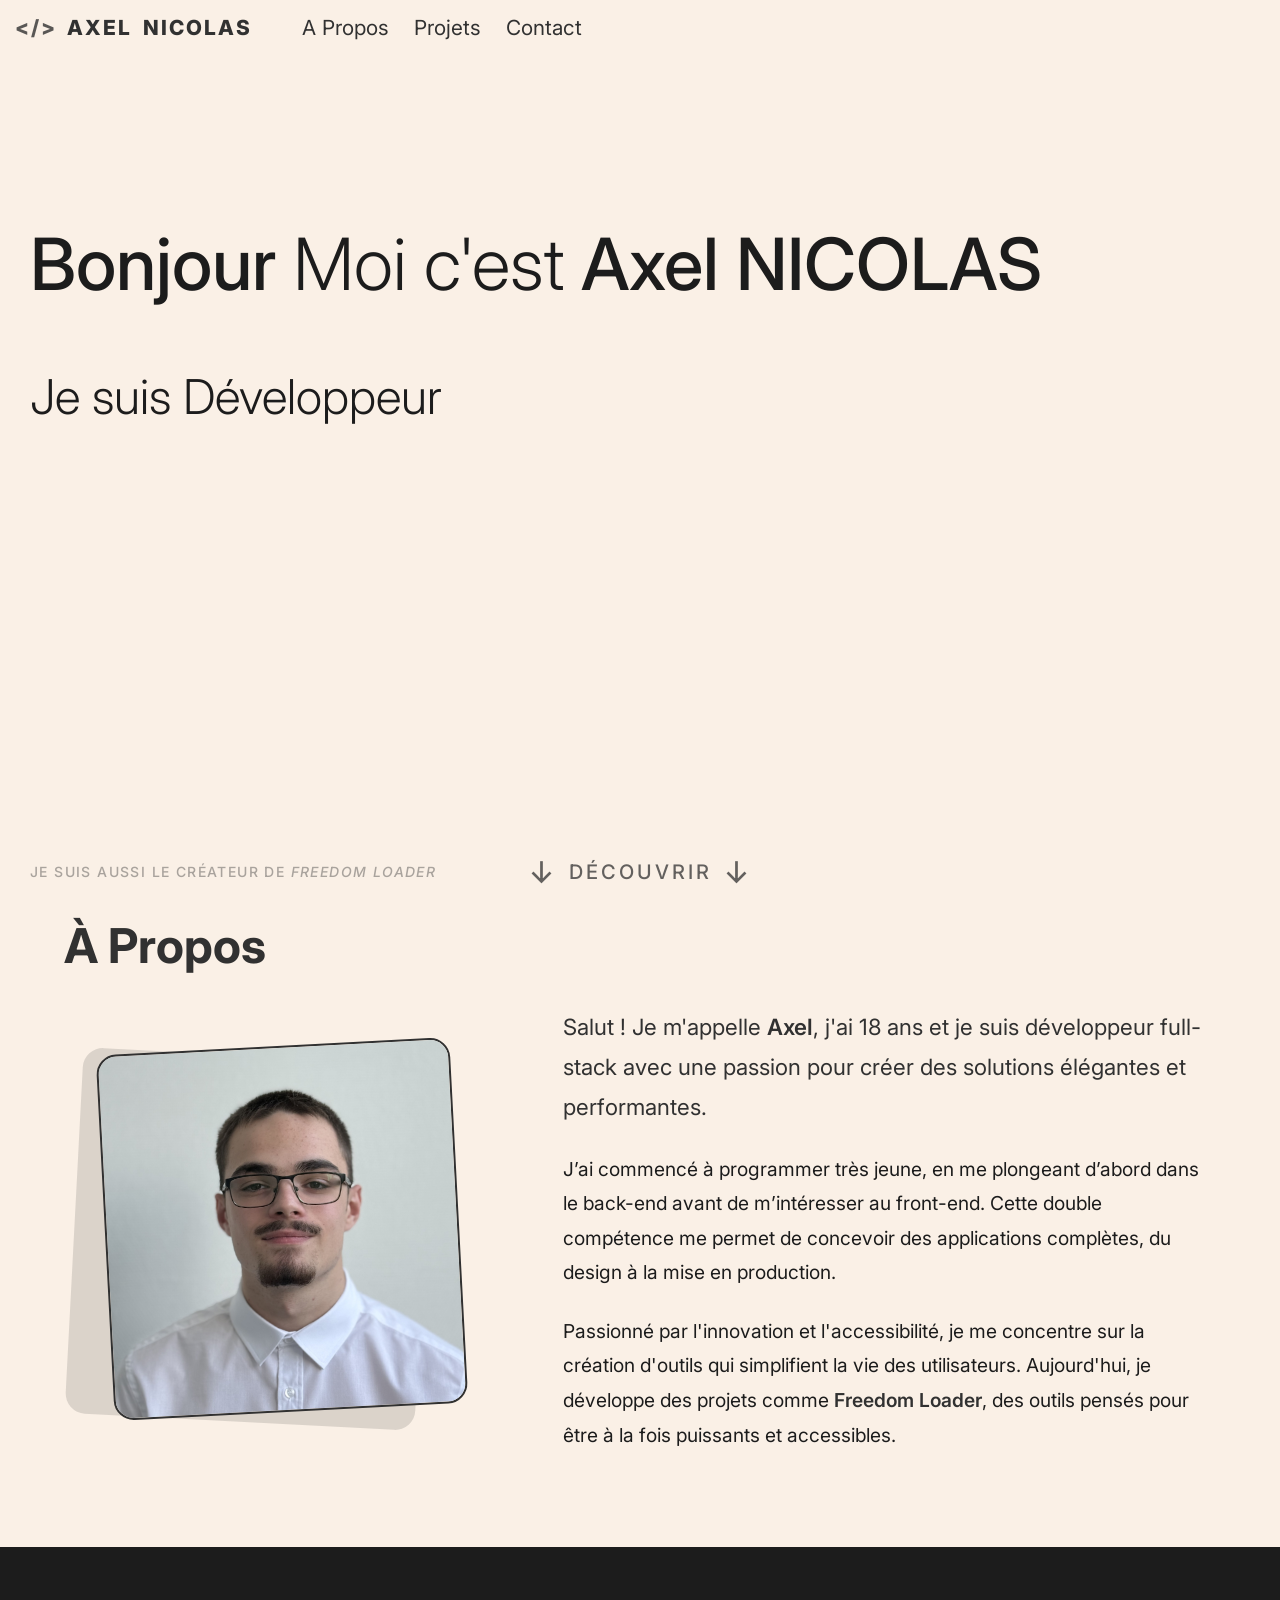
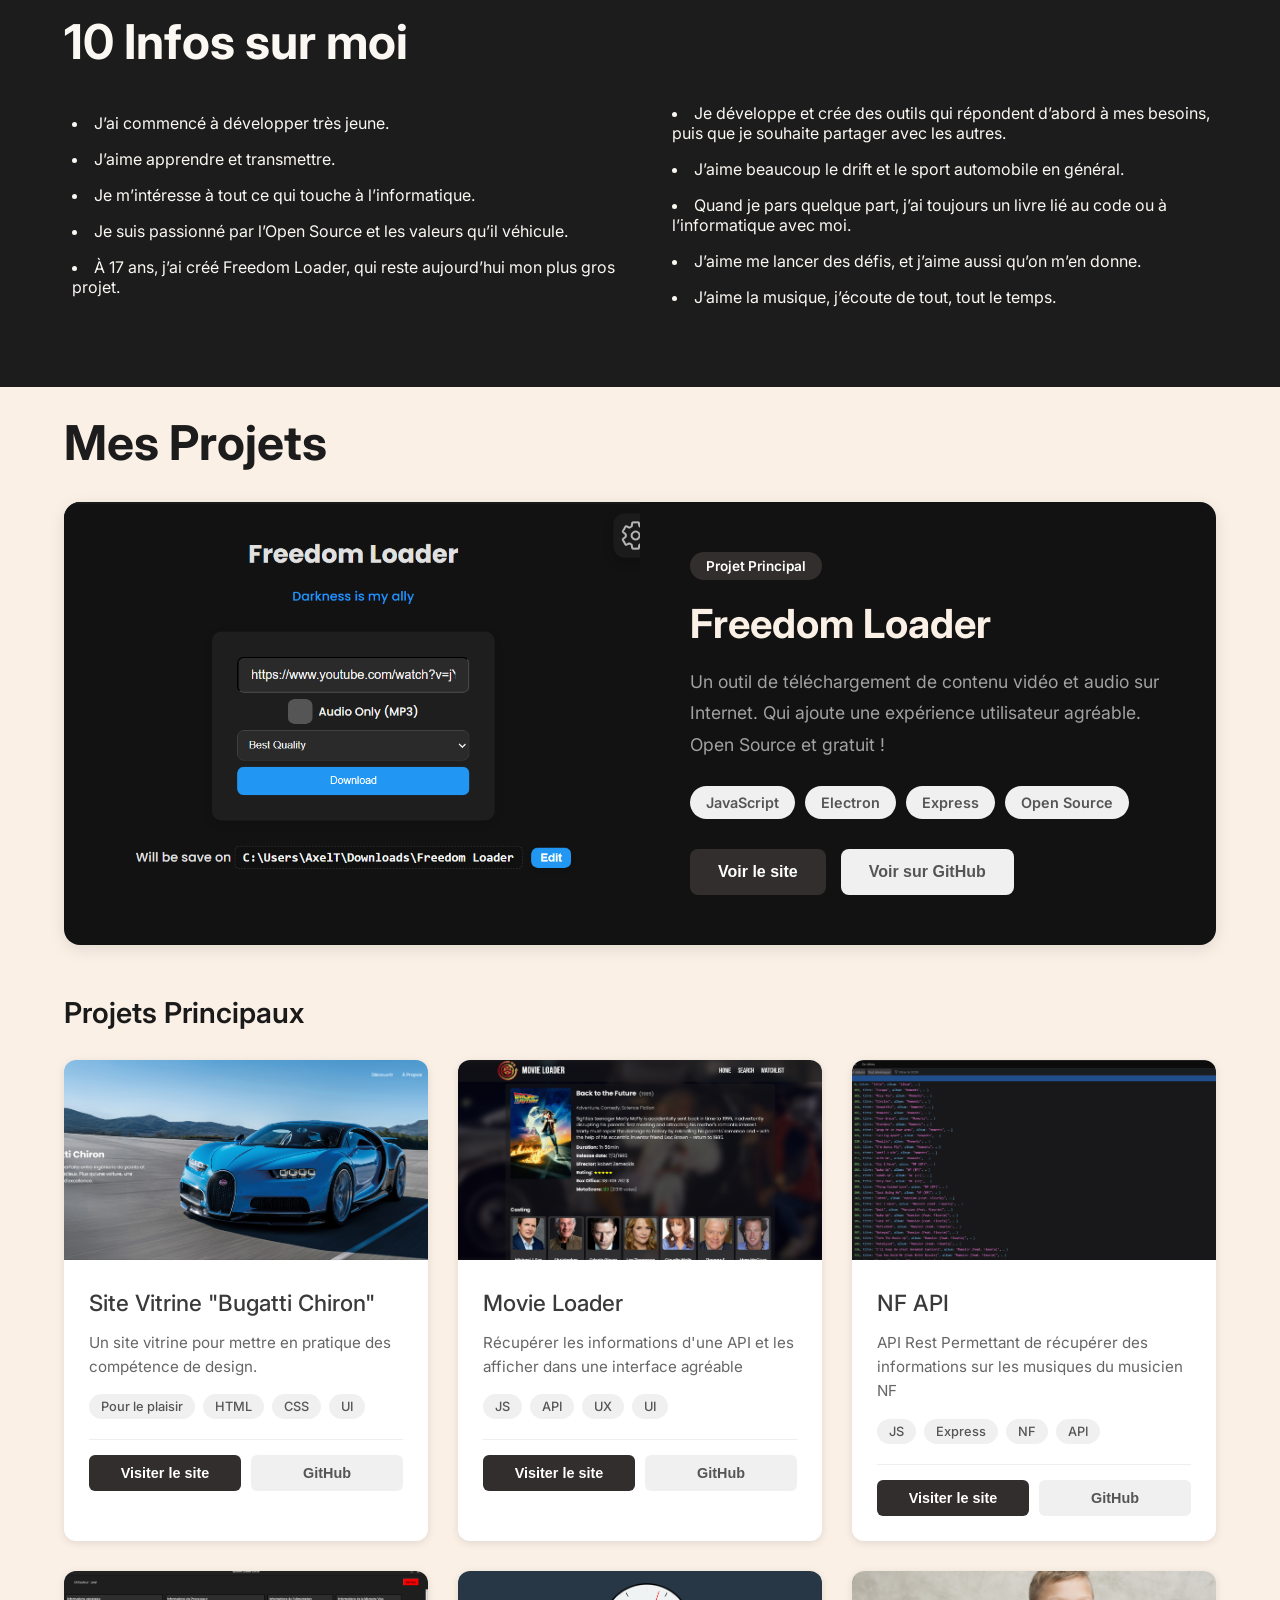
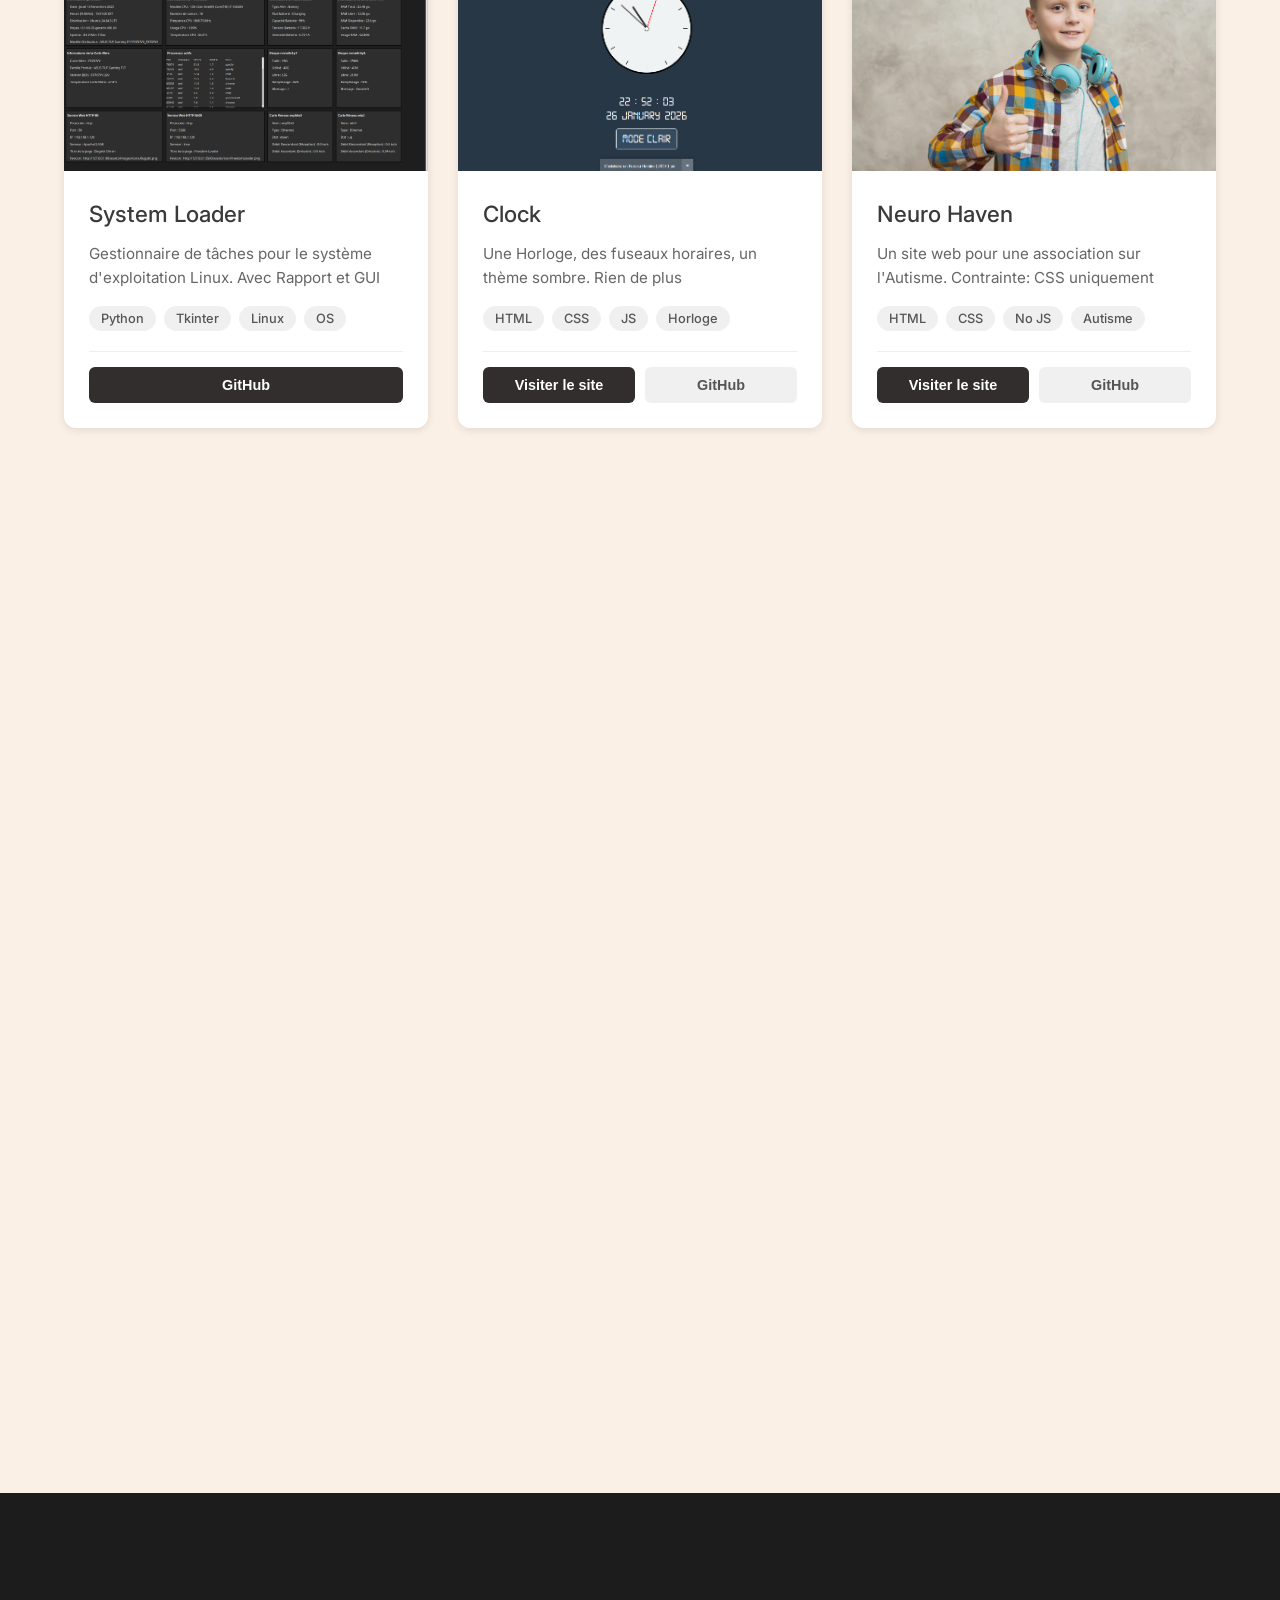
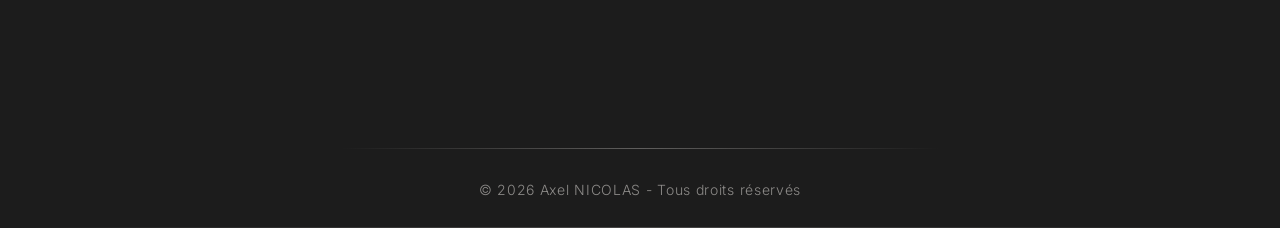
==== index.html @ bed57406 "Add: Google site verification meta tag for SEO" ====
<!DOCTYPE html>
<html lang="fr">
<head>
    <meta charset="UTF-8">
    <meta name="viewport" content="width=device-width, initial-scale=1.0">

    <title>Axel Nicolas - Portfolio</title>

    <!-- SEO -->
    <meta name="description" content="Axel Nicolas, développeur full-stack et open source. Création d’outils utiles, accessibles et performants. Portfolio et projets personnels.">
    <meta name="robots" content="index, follow">
    <link rel="canonical" href="https://masteracnolo.github.io/Portfolio">

    <meta name="google-site-verification" content="sEc7wQt3Hvy9BXjy-jv-gb0kS_5njzs1lA37t3uxTX0" />

    <!-- Open Graph -->
    <meta property="og:type" content="website">
    <meta property="og:title" content="Axel Nicolas — Développeur Open Source">
    <meta property="og:description" content="Portfolio d’Axel Nicolas, développeur full-stack passionné par l’open source.">
    <meta property="og:url" content="https://masteracnolo.github.io/Portfolio/">
    <meta property="og:image" content="https://masteracnolo.github.io/Portfolio/assets/icon/icon.png">

    <!-- Twitter -->
    <meta name="twitter:card" content="summary_large_image">
    <meta name="twitter:title" content="Axel Nicolas — Développeur Open Source">
    <meta name="twitter:description" content="Portfolio d’Axel Nicolas, développeur full-stack passionné par l’open source.">
    <meta name="twitter:image" content="https://masteracnolo.github.io/Portfolio/assets/icon/icon.png">

    <!-- Styles -->
    <link rel="stylesheet" href="styles/styles.css">

    <!-- CDN -->
    <link rel="stylesheet" href="https://use.fontawesome.com/releases/v5.15.4/css/all.css">
    <link rel="stylesheet" href="https://unpkg.com/aos@2.3.4/dist/aos.css">

    <!-- Favicon -->
    <link rel="icon" href="assets/icon/icon.png">
</head>
<body>

    <div class="loader" id="loader">
        <div class="spinner"></div>
        <p class="loader-text">Loading...</p>
    </div>

    <div id="progress-bar"></div>

    <header data-aos="fade-right">

        <a href="index.html" class="title">
            <span class="first">Axel</span>
            <span class="last">NICOLAS</span>
        </a>


        <nav>
            <a href="#about" class="link">A Propos</a>
            <a href="#projects" class="link">Projets</a>
            <a href="#contact" class="link">Contact</a>
        </nav>

        <!-- <a href="#" class="language-button">
            <img src="assets/flags/en.webp" alt="English Flag">
        </a> -->
    </header>

    <main>
        <section class="hero">
            <h1 data-aos="fade-up">
                <span id="greeting"></span> Moi c'est <span> Axel NICOLAS </span>
            </h1>

            <p data-aos="fade-up">
                Je suis Développeur <span id="typed"></span>
            </p>

            <span class="quote">Je suis aussi le créateur de <a href="#projects" class="link"><i>Freedom Loader</i></a> </span>
            <div class="scroll-indicator" id="scrollBtn">
                <span class="arrow">↓</span>
                <span>découvrir</span>
                <span class="arrow">↓</span>
            </div>

        </section>

        <section class="about" id="about">

            <h2 class="about-title" data-aos="fade-up">À Propos</h2>
            
            <div class="about-container">
                
                <div class="about-content">
                    <div class="about-image-wrapper" data-aos="fade-right">
                        <img src="assets/images/profilePicture.png" alt="Axel NICOLAS" class="about-image">
                        <div class="image-decoration"></div>
                    </div>
                    
                    <div class="about-text" data-aos="fade-left">
                        <p class="intro">
                            Salut ! Je m'appelle <strong>Axel</strong>, j'ai 18 ans et je suis développeur full-stack avec une passion pour créer des solutions élégantes et performantes.
                        </p>
                        
                        <p>
                            J’ai commencé à programmer très jeune, en me plongeant d’abord dans le back-end avant de m’intéresser au front-end. Cette double compétence me permet de concevoir des applications complètes, du design à la mise en production.
                        </p>
                        
                        <p>
                            Passionné par l'innovation et l'accessibilité, je me concentre sur la création d'outils qui simplifient la vie des utilisateurs. Aujourd'hui, je développe des projets comme <a href="#featuredContainer" class="link"><strong>Freedom Loader</strong></a>, des outils pensés pour être à la fois puissants et accessibles.
                        </p>
                        
                    </div>
                </div>
            </div>
        </section>

        <section class="facts">
            <h2  data-aos="fade-up" >10 Infos sur moi</h2>
            <div class="facts-columns"  data-aos="fade-up">
                <div class="column">
                    <ul>
                        <li>J’ai commencé à développer très jeune.</li>
                        <li>J’aime apprendre et transmettre.</li>
                        <li>Je m’intéresse à tout ce qui touche à l’informatique.</li>
                        <li>Je suis passionné par l’Open Source et les valeurs qu’il véhicule.</li>
                        <li>À 17 ans, j’ai créé Freedom Loader, qui reste aujourd’hui mon plus gros projet.</li>
                    </ul>
                </div>
                <div class="column">
                    <ul>
                        <li>Je développe et crée des outils qui répondent d’abord à mes besoins, puis que je souhaite partager avec les autres.</li>
                        <li>J’aime beaucoup le drift et le sport automobile en général.</li>
                        <li>Quand je pars quelque part, j’ai toujours un livre lié au code ou à l’informatique avec moi.</li>
                        <li>J’aime me lancer des défis, et j’aime aussi qu’on m’en donne.</li>
                        <li>J’aime la musique, j’écoute de tout, tout le temps.</li>
                    </ul>
                </div>
            </div>

        </section>

        <section class="projects" id="projects">
            <h2 data-aos="fade-up">Mes Projets</h2>
            <!-- <h3> Une liste de mes plus gros projets en matière de développement </h3> -->

            <!-- Featured Project -->
            <div id="featuredContainer" data-aos="fade-up"></div>
            
            <!-- Medium Projects -->
            <h2 class="section-title" data-aos="fade-up">Projets Principaux</h2>
            <div class="medium-grid" id="mediumContainer" data-aos="fade-up"></div>
            
            <!-- Small Projects -->
            <h2 class="section-title" data-aos="fade-up" >Autres Projets</h2>
            <div class="small-grid" id="smallContainer" data-aos="fade-up"></div>

        </section>

       <section class="skills">
            <div class="skills-container">
                <h2 class="skills-title" data-aos="fade-up">Compétences</h2>
                
                <div class="skills-grid">
                    <!-- Langages -->
                    <div class="skill-section" data-aos="fade-up">
                        <h3 class="skill-heading">Langages</h3>
                        <div class="skill-line">
                            <div class="skill-item">
                                <img src="assets/icon/languages/html.svg" alt="HTML5">
                                <span>HTML5</span>
                            </div>
                            <div class="skill-item">
                                <img src="assets/icon/languages/css.svg" alt="CSS3">
                                <span>CSS3</span>
                            </div>
                            <div class="skill-item">
                                <img src="assets/icon/languages/JS.png" alt="JavaScript" style="border-radius: 12px;">
                                <span>JavaScript</span>
                            </div>
                            <div class="skill-item">
                                <img src="assets/icon/languages/python.png" alt="Python">
                                <span>Python</span>
                            </div>
                            <div class="skill-item">
                                <img src="https://skillicons.dev/icons?i=mysql" alt="SQL">
                                <span>SQL</span>
                            </div>
                            <div class="skill-item">
                                <img src="https://skillicons.dev/icons?i=md" alt="Markdown">
                                <span>Markdown</span>
                            </div>
                        </div>
                    </div>

                    <!-- Frameworks & Librairies -->
                    <div class="skill-section" data-aos="fade-up" data-aos-delay="100">
                        <h3 class="skill-heading">Frameworks & Librairies</h3>
                        <div class="skill-line">
                            <div class="skill-item">
                                <img src="assets/icon/framework/react.png" alt="React">
                                <span>React</span>
                            </div>
                            <div class="skill-item">
                                <img src="https://skillicons.dev/icons?i=nodejs" alt="Node.js">
                                <span>Node.js</span>
                            </div>
                            <div class="skill-item">
                                <img src="assets/icon/framework/electron.png" alt="Electron">
                                <span>Electron</span>
                            </div>
                            <div class="skill-item">
                                <img src="assets/icon/framework/express.webp" alt="Express">
                                <span>Express</span>
                            </div>
                            <div class="skill-item">
                                <img src="assets/icon/framework/discordJS.png" alt="Discord.js">
                                <span>Discord.js</span>
                            </div>
                            <div class="skill-item">
                                <img src="assets/icon/framework/tkinter.png" alt="Tkinter" style="border-radius: 12px;">
                                <span>Tkinter</span>
                            </div>
                        </div>
                    </div>

                    <!-- Outils -->
                    <div class="skill-section" data-aos="fade-up" data-aos-delay="200">
                        <h3 class="skill-heading">Outils</h3>
                        <div class="skill-line">
                            <div class="skill-item">
                                <img src="assets/icon/tools/linux.webp" alt="Linux">
                                <span>Linux</span>
                            </div>
                            <div class="skill-item">
                                <img src="assets/icon/tools/git.png" alt="Git">
                                <span>Git</span>
                            </div>
                            <div class="skill-item">
                                <img src="assets/icon/tools/github.webp" alt="GitHub">
                                <span>GitHub</span>
                            </div>
                            <div class="skill-item">
                                <img src="assets/icon/tools/docker.png" alt="Docker">
                                <span>Docker</span>
                            </div>
                            <div class="skill-item">
                                <img src="https://skillicons.dev/icons?i=vscode" alt="VSCode">
                                <span>VSCode</span>
                            </div>
                            <div class="skill-item">
                                <img src="https://skillicons.dev/icons?i=figma" alt="Figma">
                                <span>Figma</span>
                            </div>
                            <div class="skill-item">
                                <img src="https://skillicons.dev/icons?i=postman" alt="Postman">
                                <span>Postman</span>
                            </div>
                        </div>
                    </div>

                    <!-- J'apprends & J'expérimente -->
                    <div class="skill-section learning" data-aos="fade-up" data-aos-delay="250">
                        <h3 class="skill-heading">J'apprends, J'expérimente, Ou j'ai déjà essayé: </h3>
                        <div class="skill-line">
                            <div class="skill-item">
                                <img src="assets/icon/learning/vue.png" alt="Vue.js">
                                <span>Vue.js</span>
                            </div>
                            <div class="skill-item">
                                <img src="assets/icon/learning/c++.png" alt="C++">
                                <span>C++</span>
                            </div>
                            <div class="skill-item">
                                <img src="assets/icon/learning/php.webp" alt="PHP">
                                <span>PHP</span>
                            </div>
                            <div class="skill-item">
                                <img src="assets/icon/learning/cmake.webp" alt="CMake">
                                <span>CMake</span>
                            </div>
                            <div class="skill-item">
                                <img src="https://hackr.io/tutorials/learn-assembly-language/logo/logo-assembly-language?ver=1762791712" alt="Assembly">
                                <span>Assembly</span>
                            </div>
                            <div class="skill-item">
                                <img src="https://cdn.jsdelivr.net/gh/devicons/devicon/icons/androidstudio/androidstudio-original.svg" alt="Android Studio">
                                <span>Android</span>
                            </div>
                        </div>
                    </div>
                </div>
            </div>
        </section>
        
       <section class="contact" id="contact">
            <div class="contact-container">
                <h2 class="contact-title" data-aos="fade-right">Me Contacter</h2>
                
                <div class="contact-content">
                    <!-- Partie gauche : Infos -->
                    <div class="contact-info" data-aos="fade-right">
                        <h3 class="contact-subtitle">Libre à vous de me contacter pour une quelconque proposition.</h3>
                        
                        <div class="social-icons">
                            <a href="https://www.linkedin.com/in/axelnicolas25/" target="_blank" aria-label="LinkedIn">
                                <i class="fab fa-linkedin"></i>
                            </a>
                            <a href="https://github.com/MasterAcnolo" target="_blank" aria-label="GitHub">
                                <i class="fab fa-github"></i>
                            </a>
                            <a href="mailto:axel.ncls@hotmail.com" aria-label="Email">
                                <i class="fas fa-envelope"></i>
                            </a>
                        </div>

                        <div class="cv-section">
                            <p>Vous souhaitez consulter mon CV ?</p>
                            <a href="assets/Axel NICOLAS - CV.pdf" class="cv-button" download>
                                <i class="fas fa-download"></i>
                                Télécharger le CV
                            </a>
                        </div>

                        <div class="bonus">
                                <h3> Graphique des contributions sur <a href="https://github.com/MasterAcnolo" class="link" style="color: var(--default-background-color);">GitHub</a></h3>
                                <img src="https://ghchart.rshah.org/MasterAcnolo" alt="MasterAcnolo's Github chart" id="contribution" /> <!-- GITHUB Graph-->
                        </div>
                    </div>

                    <!-- Partie droite : Formulaire -->
                    <div class="contact-form-wrapper" data-aos="fade-left">
                        <form class="contact-form" action="https://api.web3forms.com/submit" method="POST">
                            <input type="hidden" name="access_key" value="4ba4b137-460a-4259-a2dd-917630f355b2">
                            <div class="form-group">
                                <label for="name">Nom</label>
                                <input type="text" id="name" name="name" required placeholder="Votre nom">
                            </div>

                            <div class="form-group">
                                <label for="email">Email</label>
                                <input type="email" id="email" name="email" required placeholder="votre.email@exemple.com">
                            </div>

                            <div class="form-group">
                                <label for="subject">Sujet</label>
                                <input type="text" id="subject" name="subject" required placeholder="Objet du message">
                            </div>

                            <div class="form-group">
                                <label for="message">Message</label>
                                <textarea id="message" name="message" required placeholder="Votre message..." rows="5"></textarea>
                            </div>

                            <button type="submit" class="submit-button">
                                <i class="fas fa-paper-plane"></i>
                                Envoyer
                            </button>
                        </form>
                    </div>
                </div>
            </div>
        </section>

    </main>

    <footer>
        <div class="footer-content">
            <div class="footer-top">
                <div class="name-wrapper">
                    <div class="styled-name" data-aos="fade-right">AXEL NICOLAS</div>
                </div>
                
                <div class="footer-socials" data-aos="fade-left">
                    <a href="https://www.linkedin.com/in/axelnicolas25/" target="_blank" aria-label="LinkedIn">
                        <i class="fab fa-linkedin"></i>
                    </a>
                    <a href="https://github.com/MasterAcnolo" target="_blank" aria-label="GitHub">
                        <i class="fab fa-github"></i>
                    </a>
                    <a href="mailto:axel.ncls@hotmail.com" aria-label="Email">
                        <i class="fas fa-envelope"></i>
                    </a>
                </div>
            </div>
            
            <div class="footer-divider"></div>
            
            <div class="copyright">© 2026 Axel NICOLAS - Tous droits réservés</div>
        </div>
    </footer>
    
    <!-- Typed.js -->
    <script src="https://cdn.jsdelivr.net/npm/typed.js@2.0.12"></script>
    <script src="https://unpkg.com/aos@2.3.4/dist/aos.js"></script>
    <script>
        AOS.init({
            duration: 700,
            easing: 'ease-out-cubic',
            once: true
        });

        const options = {
            strings: ["Front End", "Back End","d'Application" ,"Open Source"],
            typeSpeed: 60,
            backSpeed: 40,
            backDelay: 2000,
            startDelay: 500,
            loop: true,
            showCursor: true,
            cursorChar: "|"
        };

        const typed = new Typed("#typed", options);
    </script>

    <script src="script/loader.js"></script>
    <script src="script/heroText.js"></script>
    <script src="script/project.js"></script>
    <script src="script/progressBar.js"></script>
    <script src="script/smoothScroll.js"></script>
</body>
</html>
---- styles/styles.css ----
@import url('https://fonts.googleapis.com/css2?family=Inter:ital,opsz,wght@0,14..32,100..900;1,14..32,100..900&display=swap');

/* Variables */
@import url(variables.css);

/* Animation */
@import url(animation.css);

/* Layout */
@import url(layout/header.css);
@import url(layout/main.css);
@import url(layout/footer.css);

/* Section */
@import url(layout/section/about.css);
@import url(layout/section/facts.css);
@import url(layout/section/projects.css);
@import url(layout/section/skills.css);
@import url(layout/section/contact.css);

/* Components */
@import url(components/loader.css);
@import url(components/button.css);
@import url(components/arrow.css);

/* *{
    outline: solid red 2px;
} */

html{
    scroll-behavior: smooth;  
}

body{
    margin: 0;
    padding: 0;
    box-sizing: border-box;
    overflow-x: hidden;

    font-family: "Inter";

    height: 100vh; /* A Remplacer par 100% quand il y à du contenu */

    color: var(--default-text-color);
    background: var(--default-background-color);
}

section{
    margin-top: 50px;
}

section h2{
    font-size: 3em;
}

/* underline animation */
.link{
    position: relative;
    color: var(--title-text-color);
    text-decoration: none;
}

.link::after {
    content: "";
    position: absolute;
    left: 0;
    bottom: 0;
    width: 100%;
    height: 0.1em;
    background-color: currentColor;
    transform: scaleX(0);
    transform-origin: left;
    transition: transform 0.3s ease;
}

.link:hover::after {
    transform: scaleX(1);
}

/* progress bar */
#progress-bar {
    position: fixed;
    bottom: 0;
    left: 0;
    height: 7px;
    background-color: var(--default-text-color);
    width: 0%;
    z-index: 9999;
}

/* Graphique des contributions */
.bonus{
    display: flex;
    flex-direction: column;
    background-color: var(--default-text-color);
    color: var(--default-background-color);
    padding: 1em 0.5em;
    border-radius: 12px;
}

.bonus h3{
    font-size: 1.7em;
    text-align: center;
    font-weight: 300;
    margin-top: 0;
}

.bonus #contribution{
    width: 100%;
}
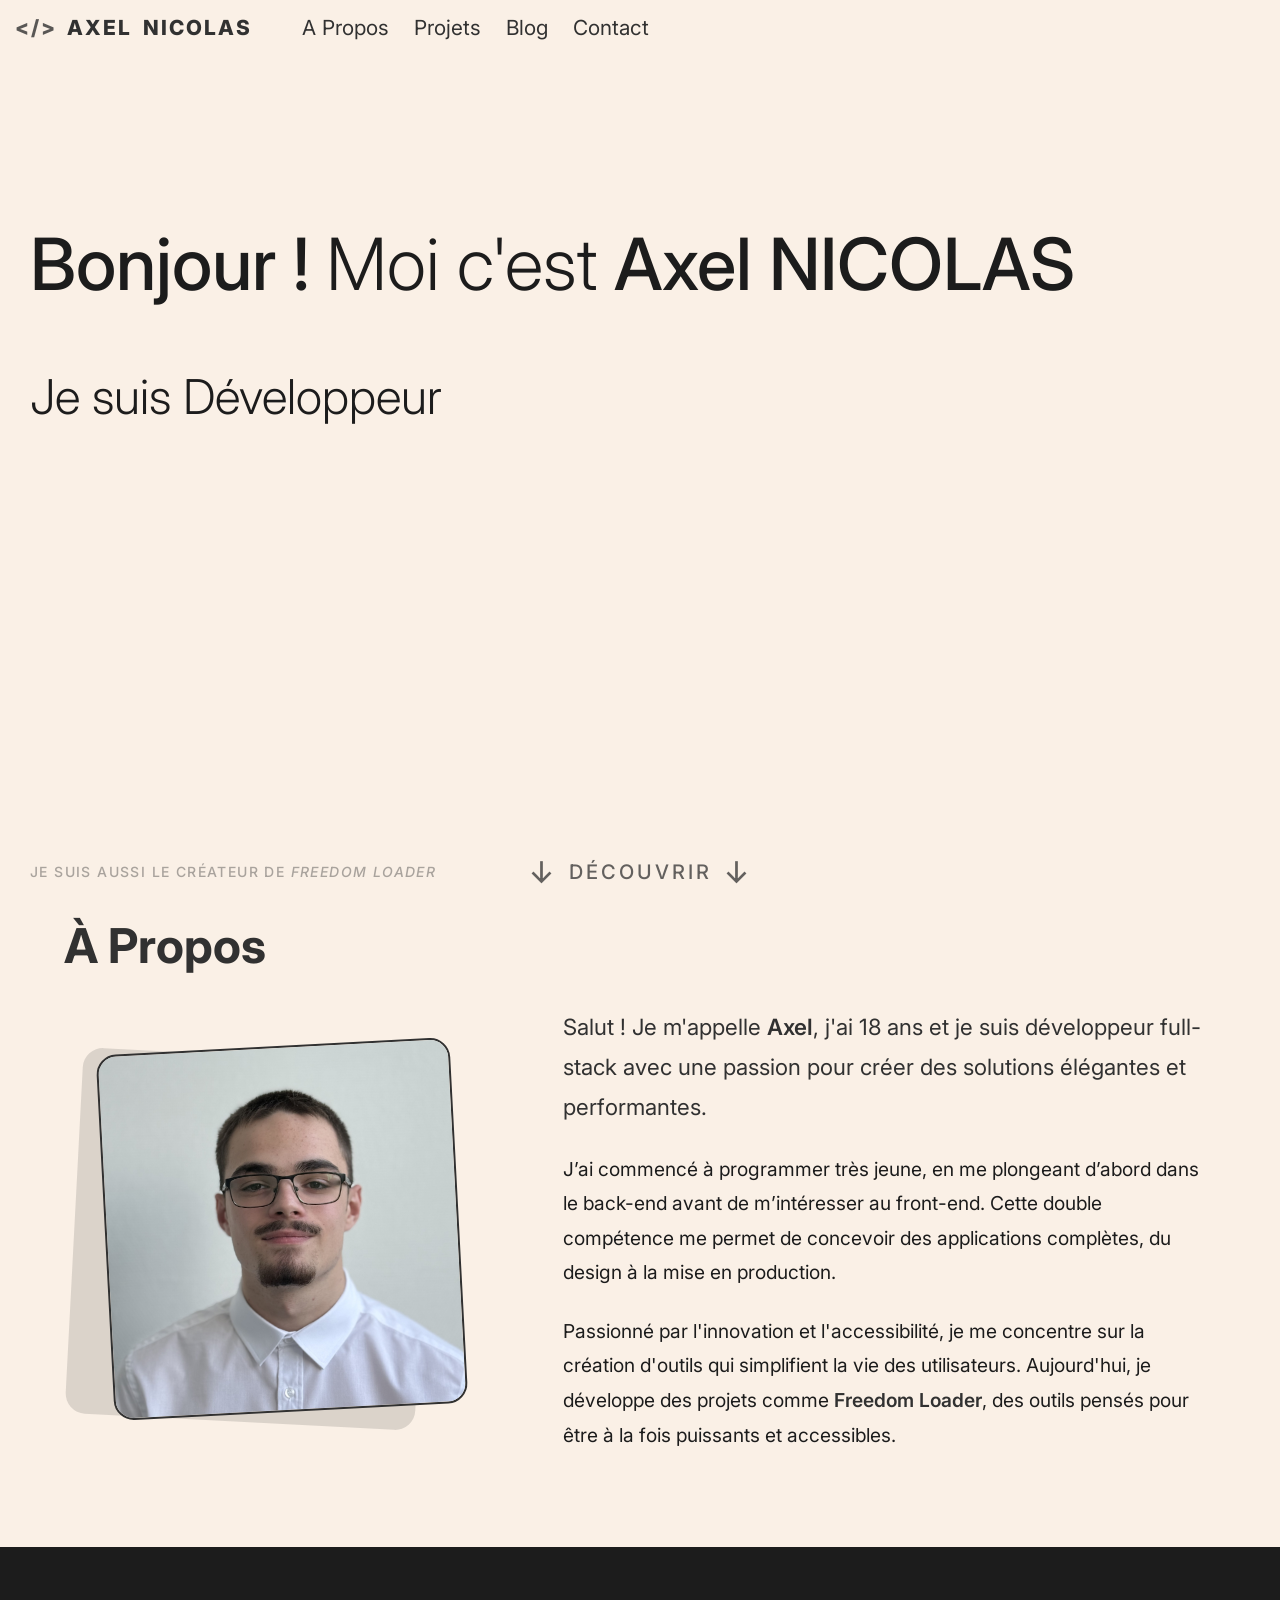
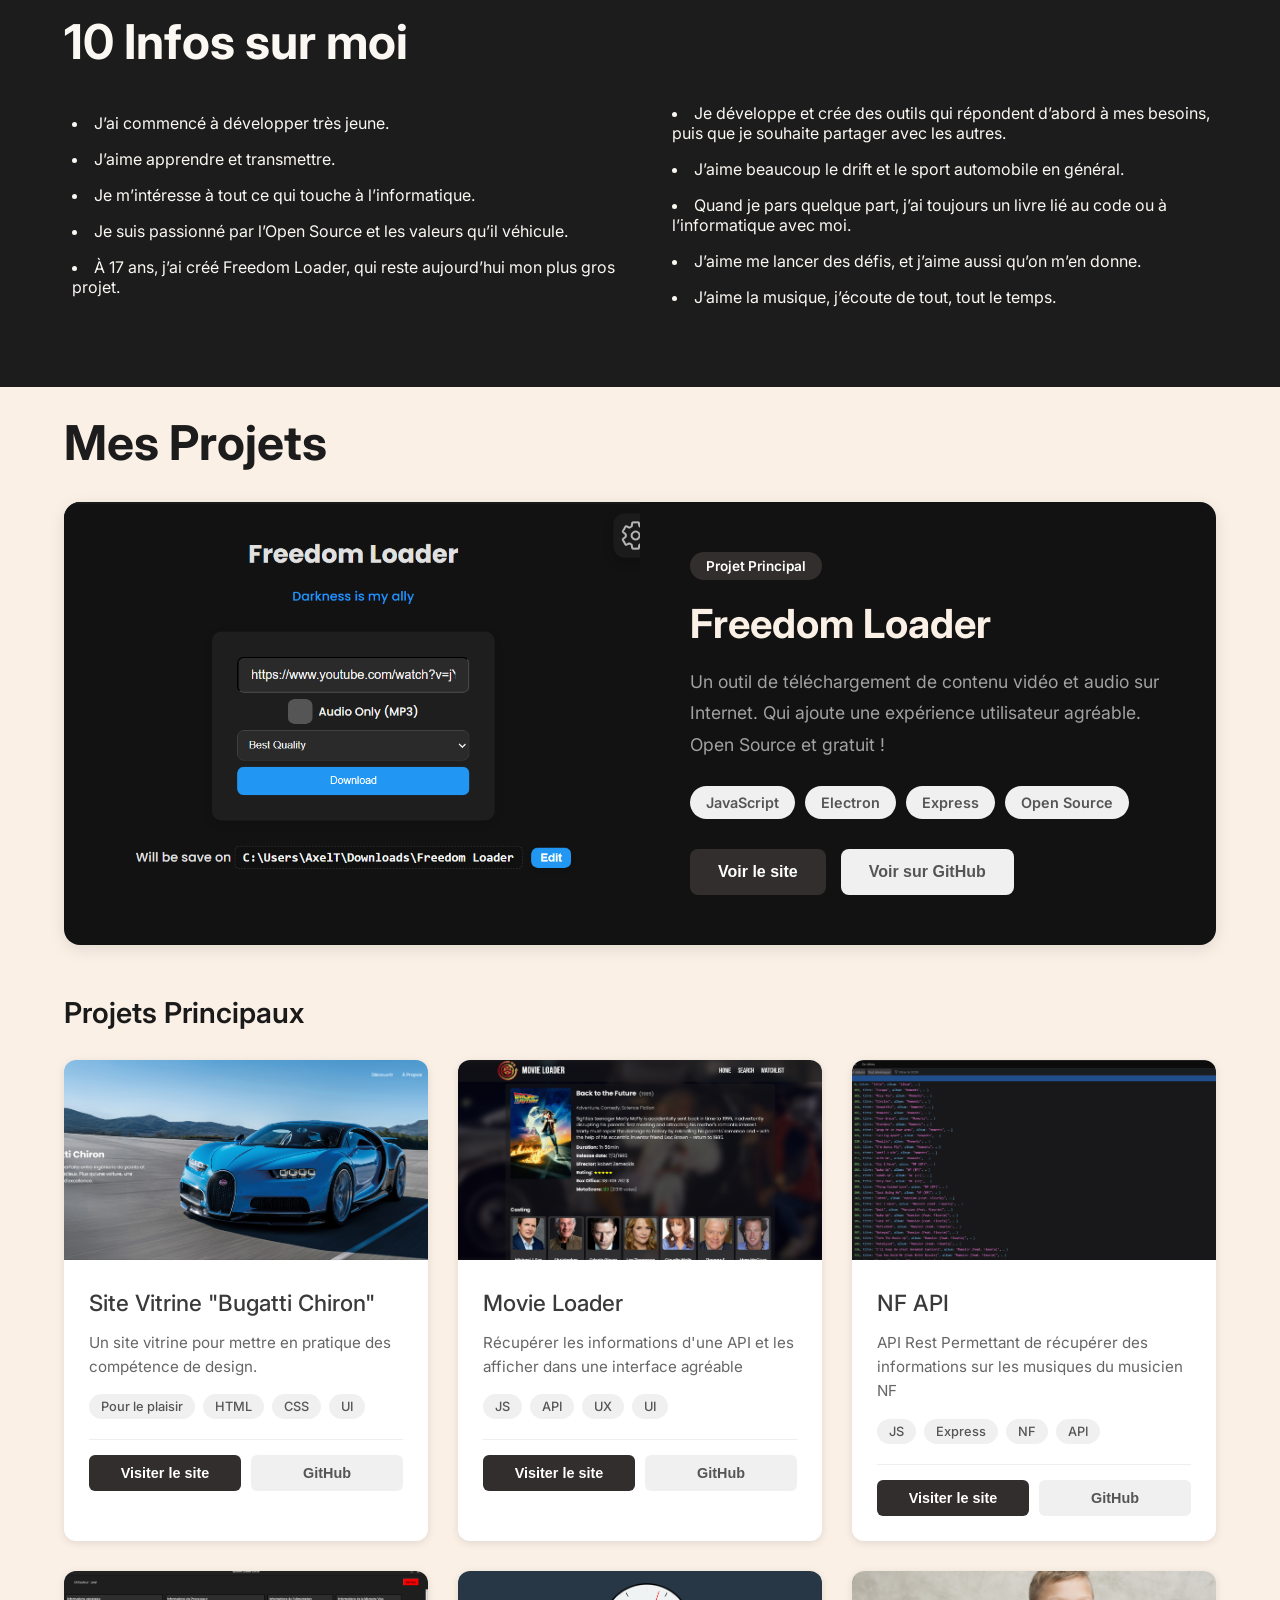
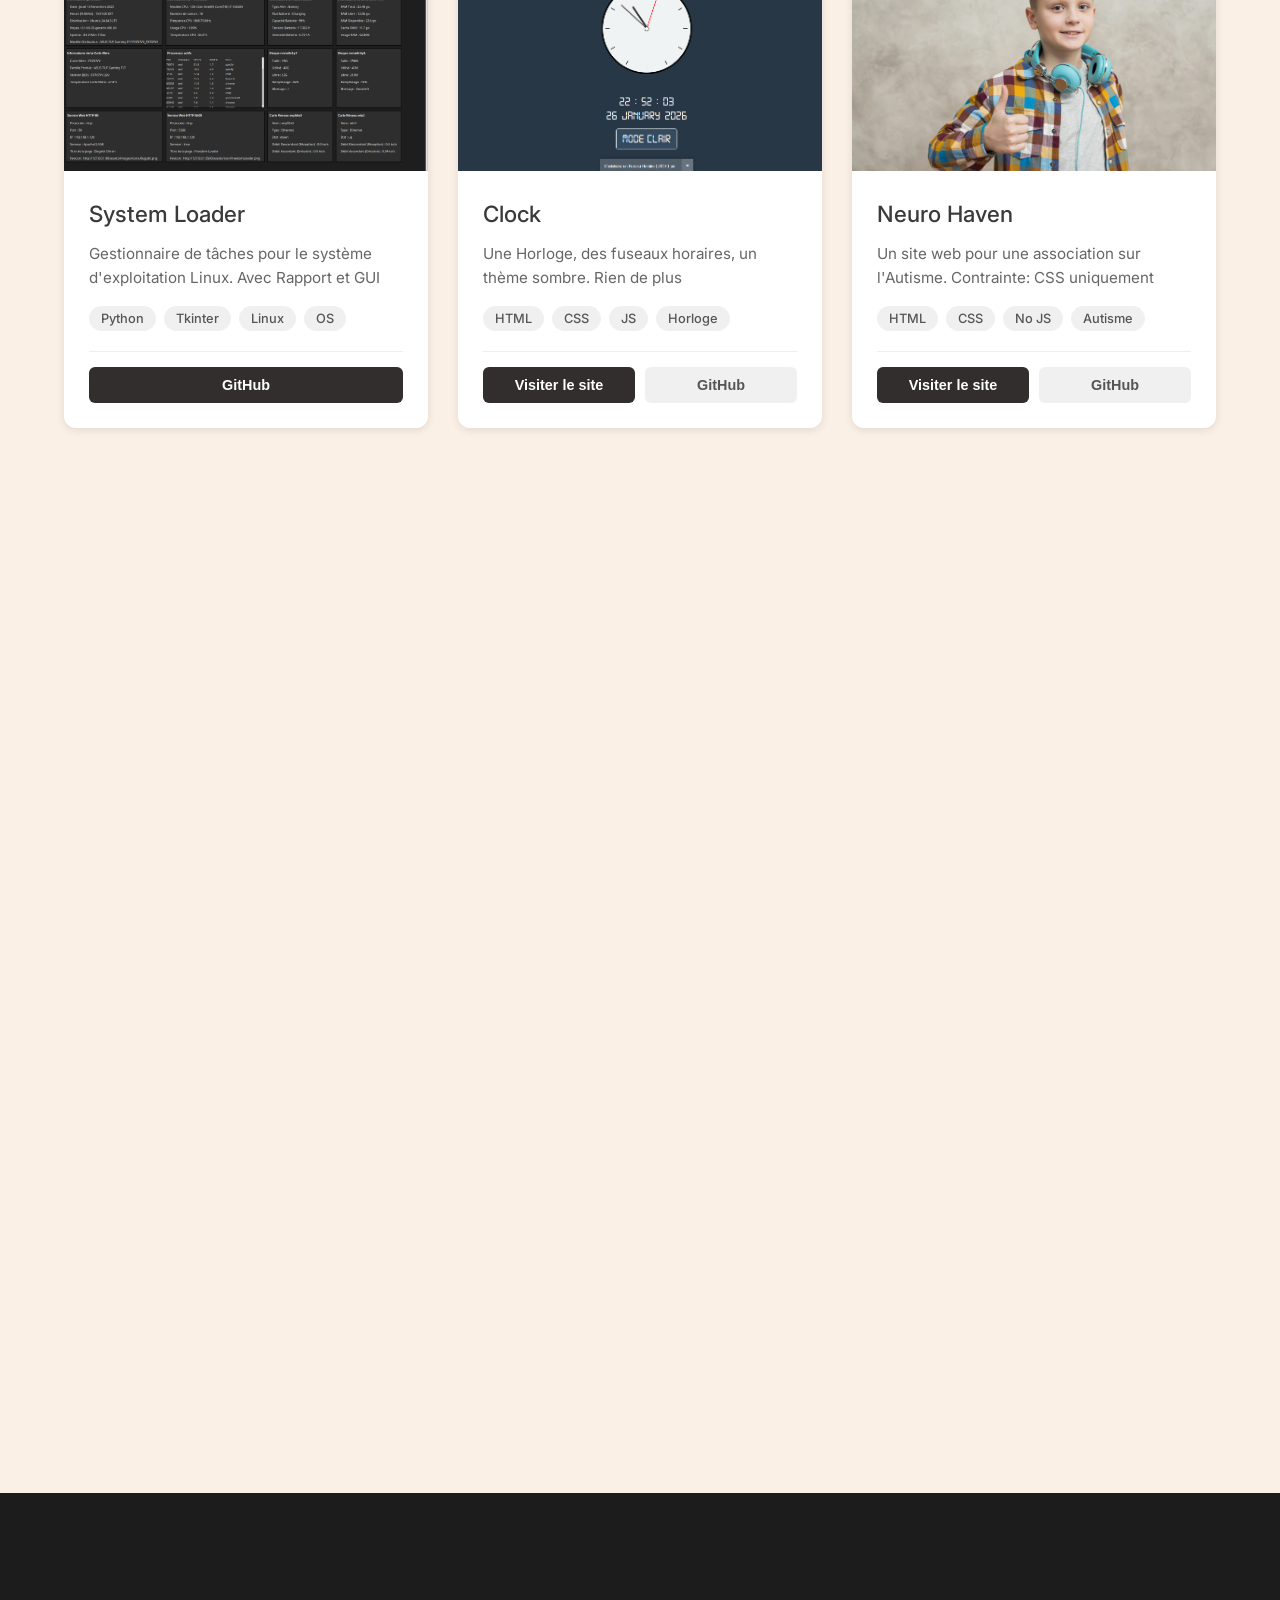
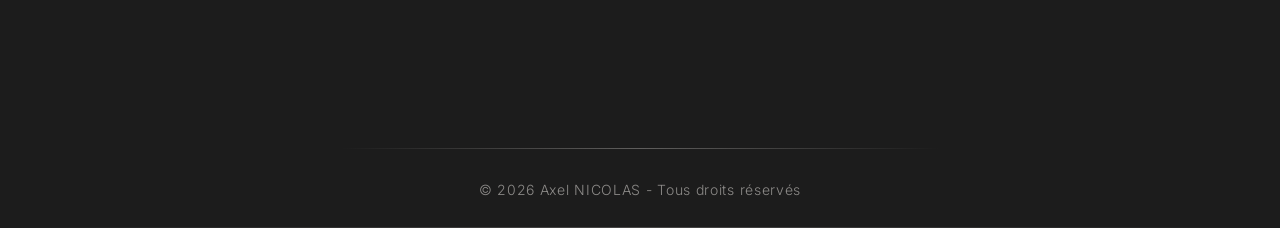
==== commit 6892d08c: "Add: Blog Link Nav" ====
--- a/index.html
+++ b/index.html
@@ -56,6 +56,7 @@
         <nav>
             <a href="#about" class="link">A Propos</a>
             <a href="#projects" class="link">Projets</a>
+            <a href="https://masteracnolo.github.io/Blog" class="link">Blog</a>
             <a href="#contact" class="link">Contact</a>
         </nav>
 
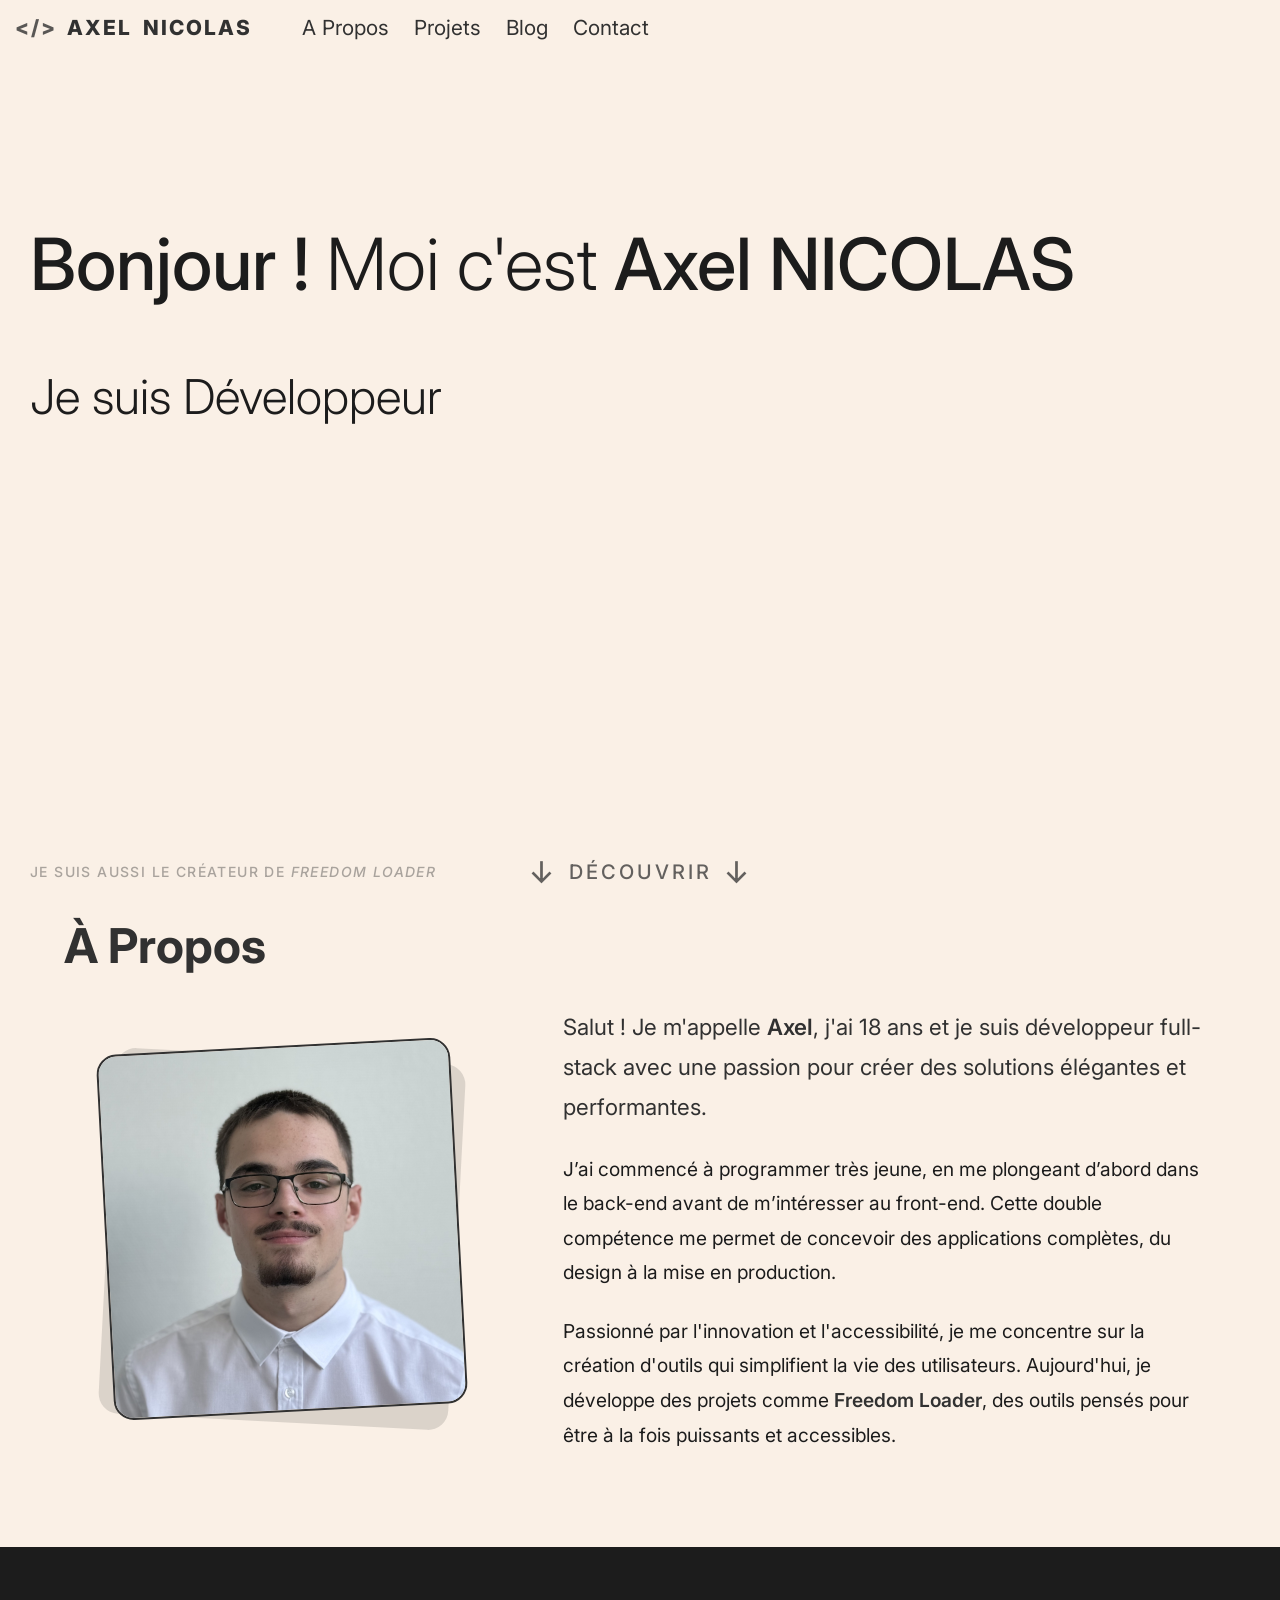
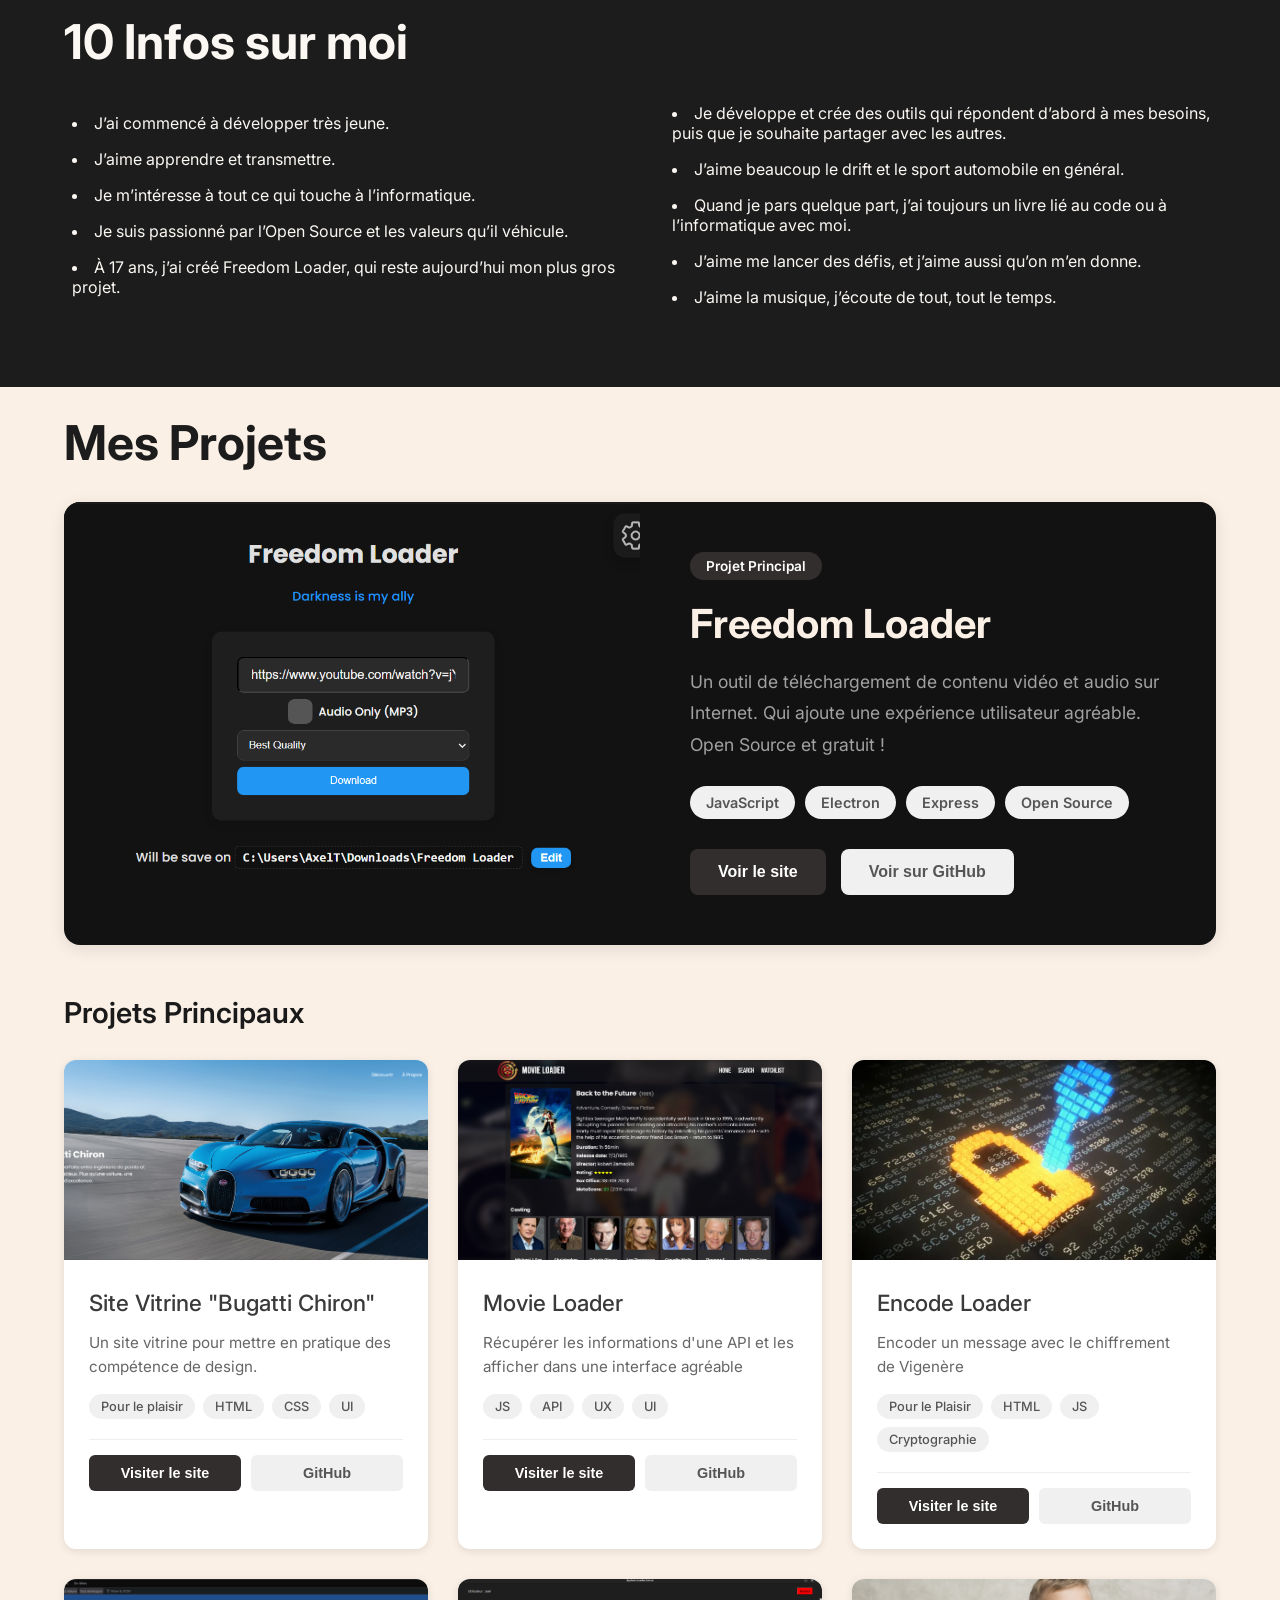
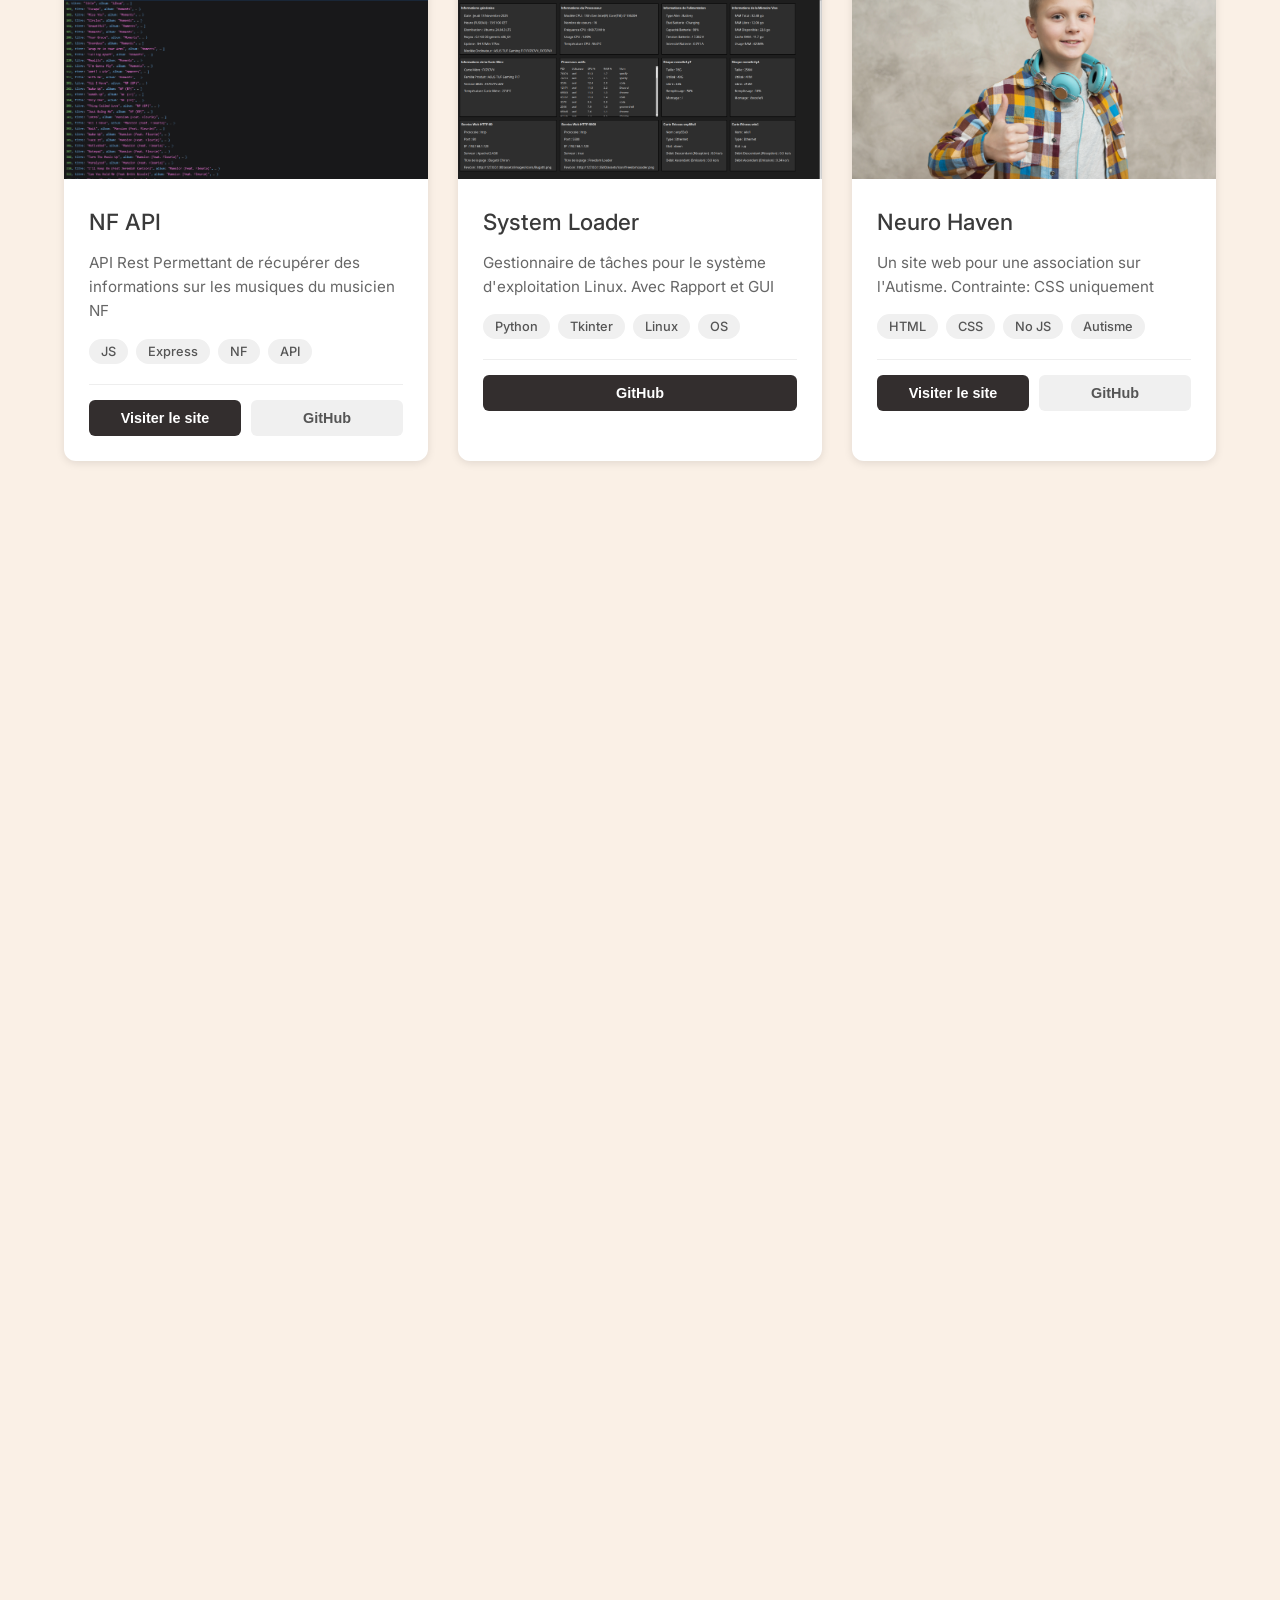
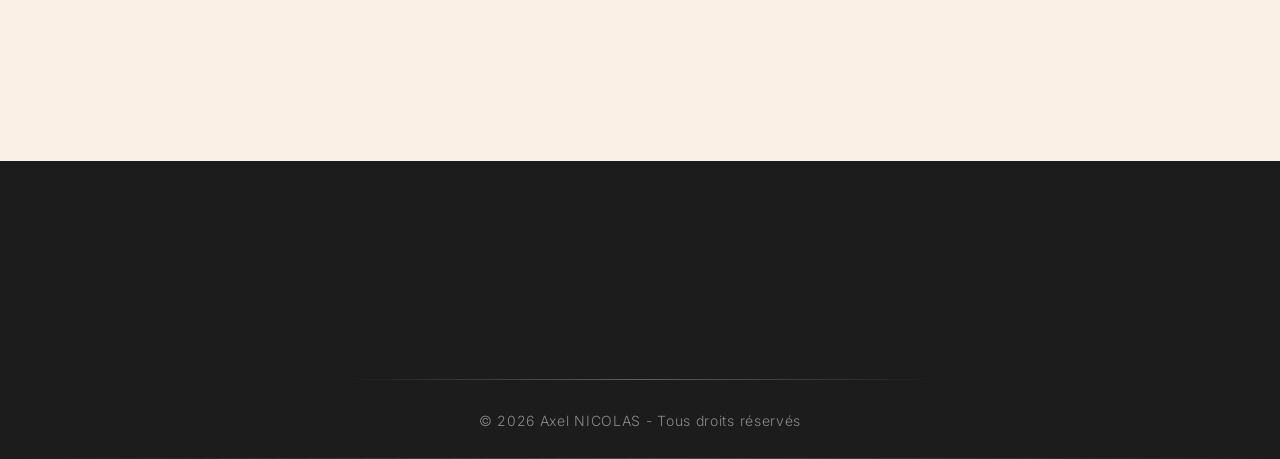
==== commit 00e8a74f: "Fix: Replacing Markdown by PHP. And add Powershell" ====
--- a/index.html
+++ b/index.html
@@ -18,13 +18,13 @@
     <meta property="og:title" content="Axel Nicolas — Développeur Open Source">
     <meta property="og:description" content="Portfolio d’Axel Nicolas, développeur full-stack passionné par l’open source.">
     <meta property="og:url" content="https://masteracnolo.github.io/Portfolio/">
-    <meta property="og:image" content="https://masteracnolo.github.io/Portfolio/assets/icon/icon.png">
+    <meta property="og:image" content="https://masteracnolo.github.io/No-Sense/assets/icons/code-white.svg">
 
     <!-- Twitter -->
     <meta name="twitter:card" content="summary_large_image">
     <meta name="twitter:title" content="Axel Nicolas — Développeur Open Source">
     <meta name="twitter:description" content="Portfolio d’Axel Nicolas, développeur full-stack passionné par l’open source.">
-    <meta name="twitter:image" content="https://masteracnolo.github.io/Portfolio/assets/icon/icon.png">
+    <meta name="twitter:image" content="https://masteracnolo.github.io/No-Sense/assets/icons/code-white.svg">
 
     <!-- Styles -->
     <link rel="stylesheet" href="styles/styles.css">
@@ -34,7 +34,7 @@
     <link rel="stylesheet" href="https://unpkg.com/aos@2.3.4/dist/aos.css">
 
     <!-- Favicon -->
-    <link rel="icon" href="assets/icon/icon.png">
+    <link rel="icon" href="https://masteracnolo.github.io/No-Sense/assets/icons/code-white.svg">
 </head>
 <body>
 
@@ -182,12 +182,12 @@
                                 <span>Python</span>
                             </div>
                             <div class="skill-item">
+                                <img src="assets/icon/learning/php.webp" alt="PHP">
+                                <span>PHP</span>
+                            </div>
+                            <div class="skill-item">
                                 <img src="https://skillicons.dev/icons?i=mysql" alt="SQL">
                                 <span>SQL</span>
-                            </div>
-                            <div class="skill-item">
-                                <img src="https://skillicons.dev/icons?i=md" alt="Markdown">
-                                <span>Markdown</span>
                             </div>
                         </div>
                     </div>
@@ -270,9 +270,9 @@
                                 <img src="assets/icon/learning/c++.png" alt="C++">
                                 <span>C++</span>
                             </div>
-                            <div class="skill-item">
-                                <img src="assets/icon/learning/php.webp" alt="PHP">
-                                <span>PHP</span>
+                             <div class="skill-item">
+                                <img src="https://skillicons.dev/icons?i=powershell" alt="powershell">
+                                <span>Power Shell</span>
                             </div>
                             <div class="skill-item">
                                 <img src="assets/icon/learning/cmake.webp" alt="CMake">
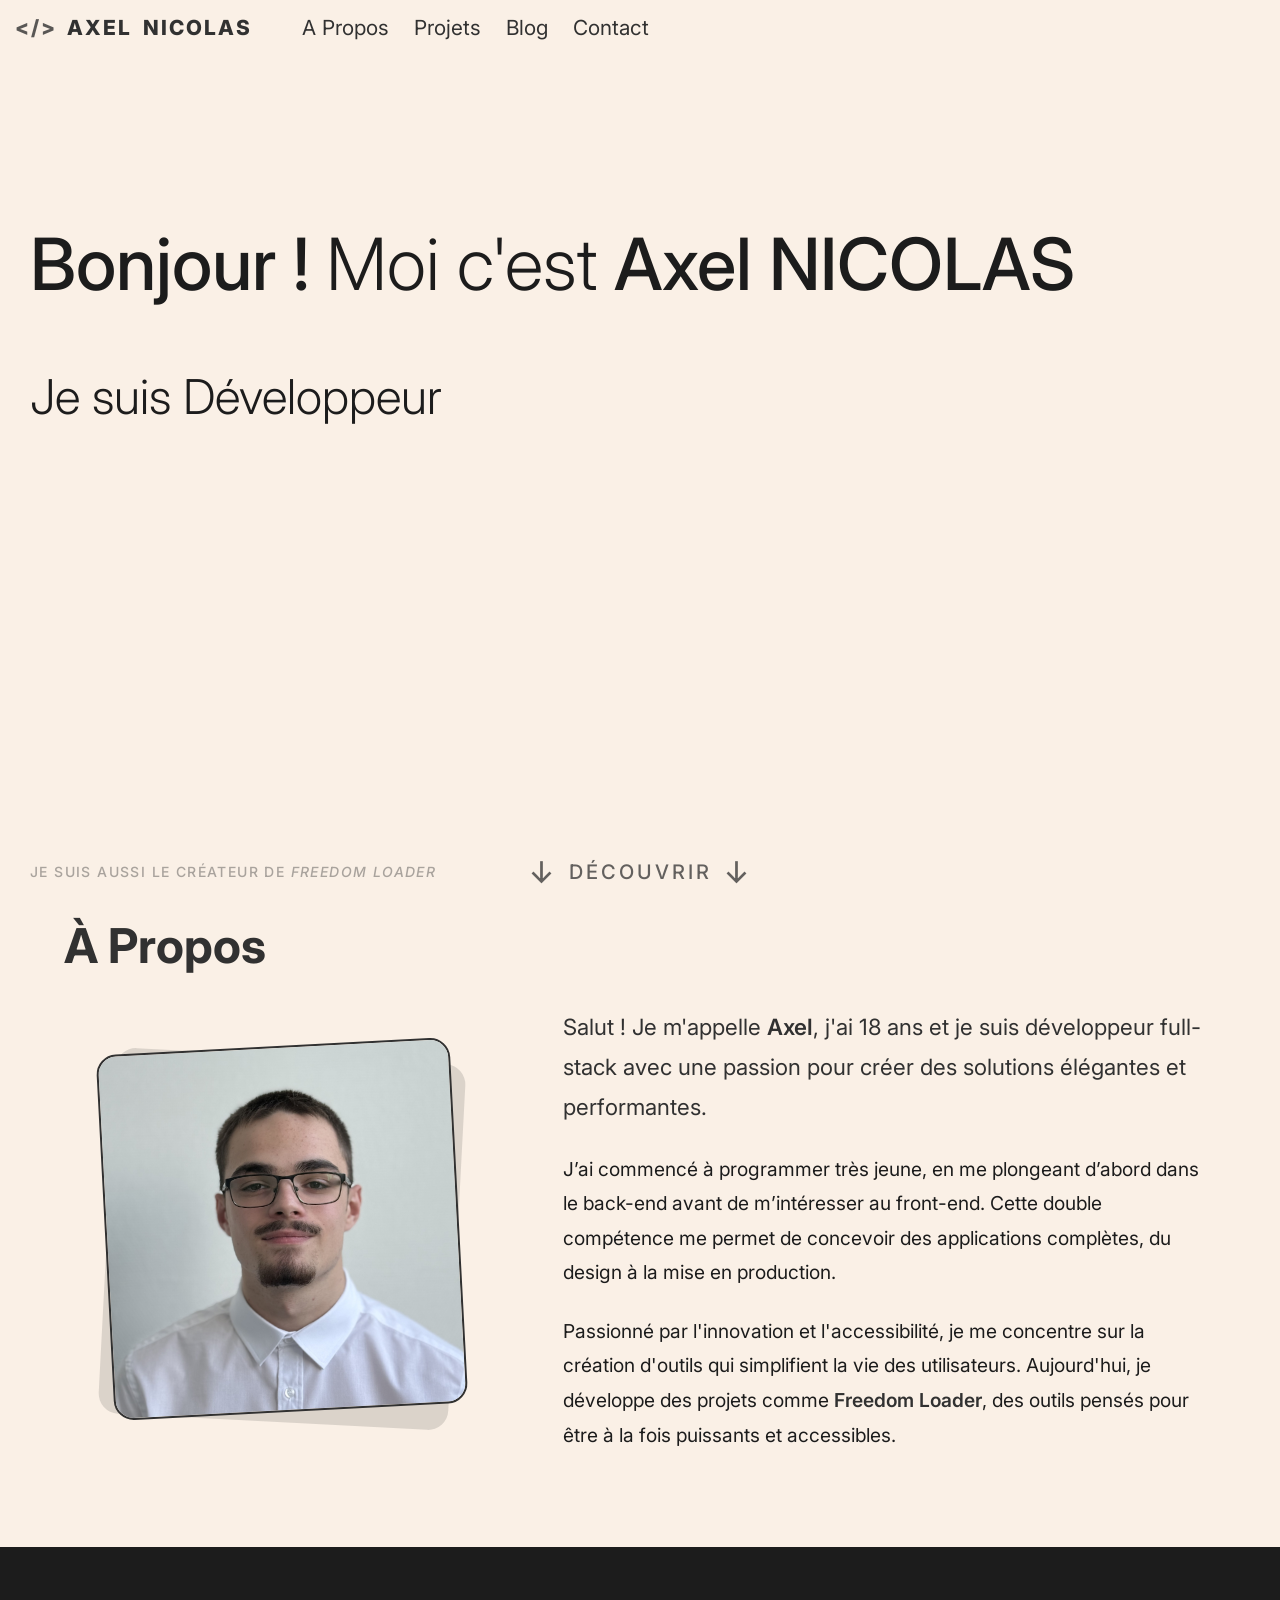
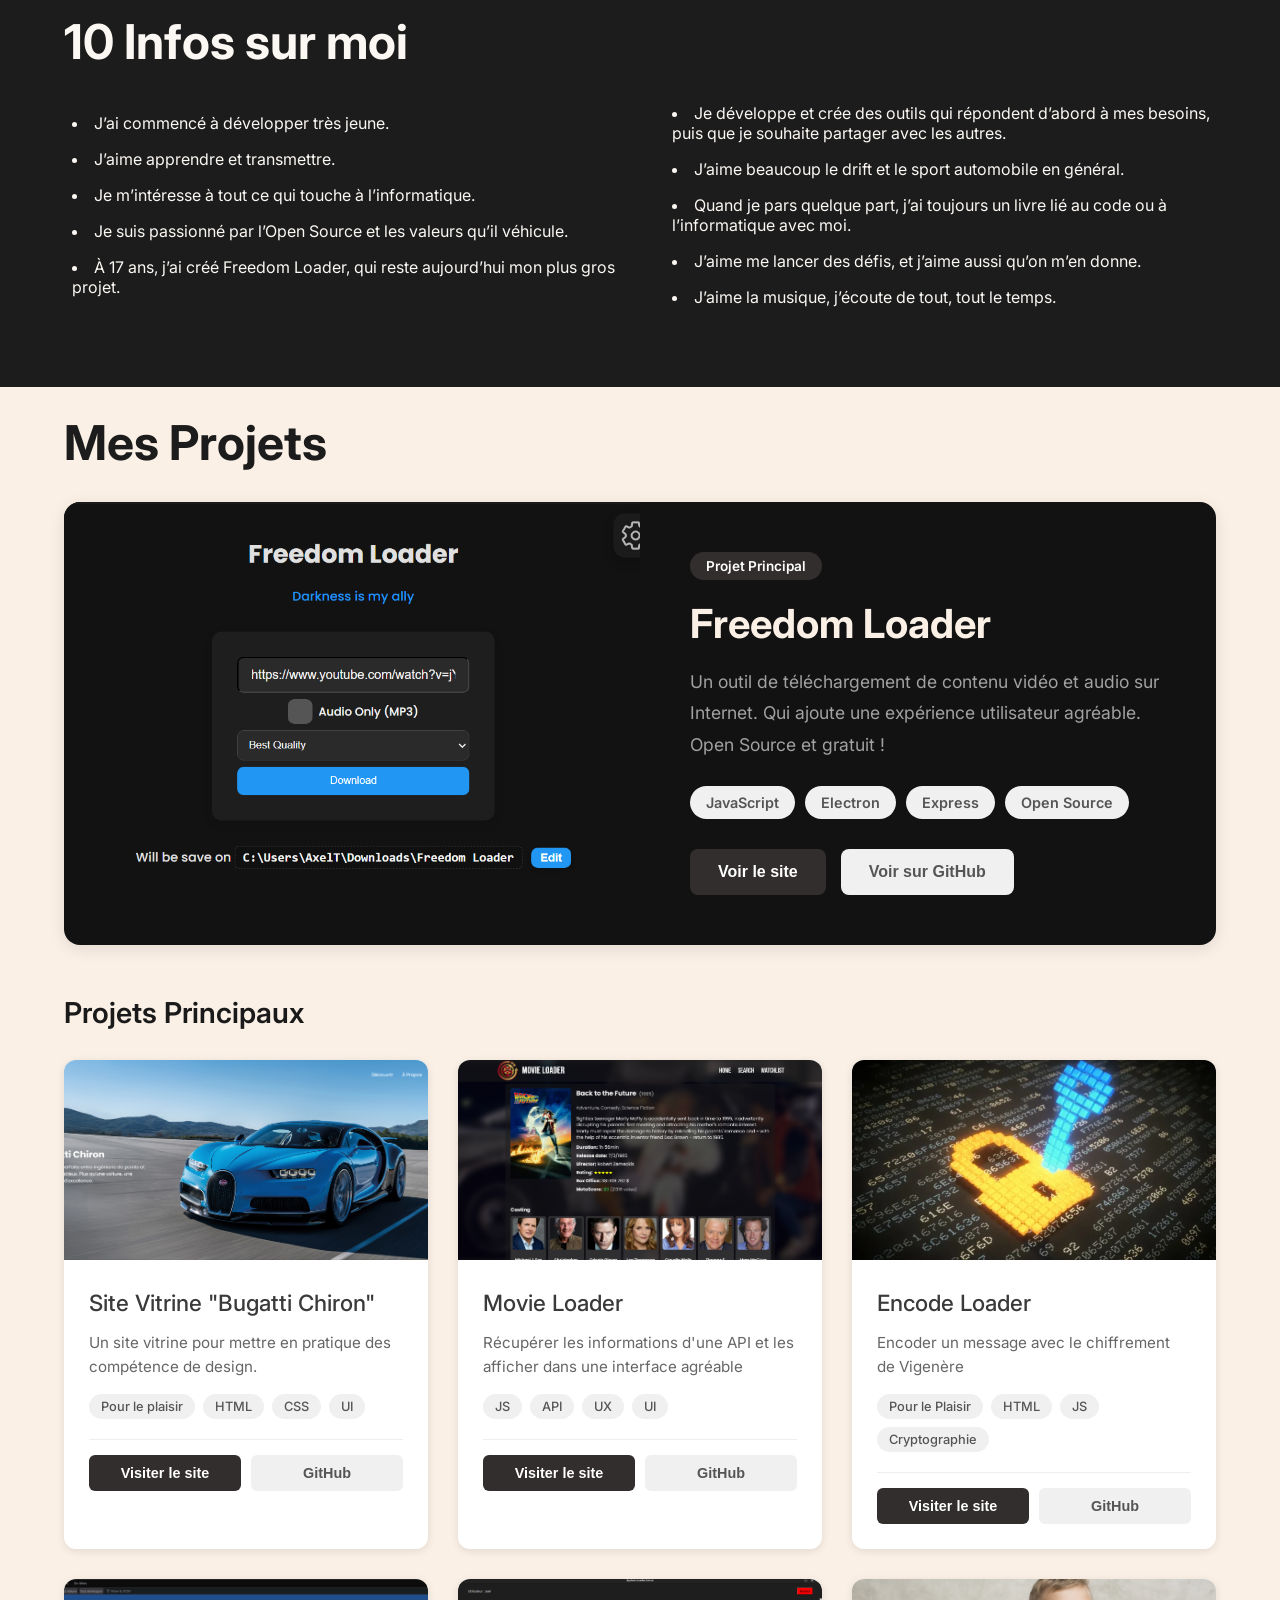
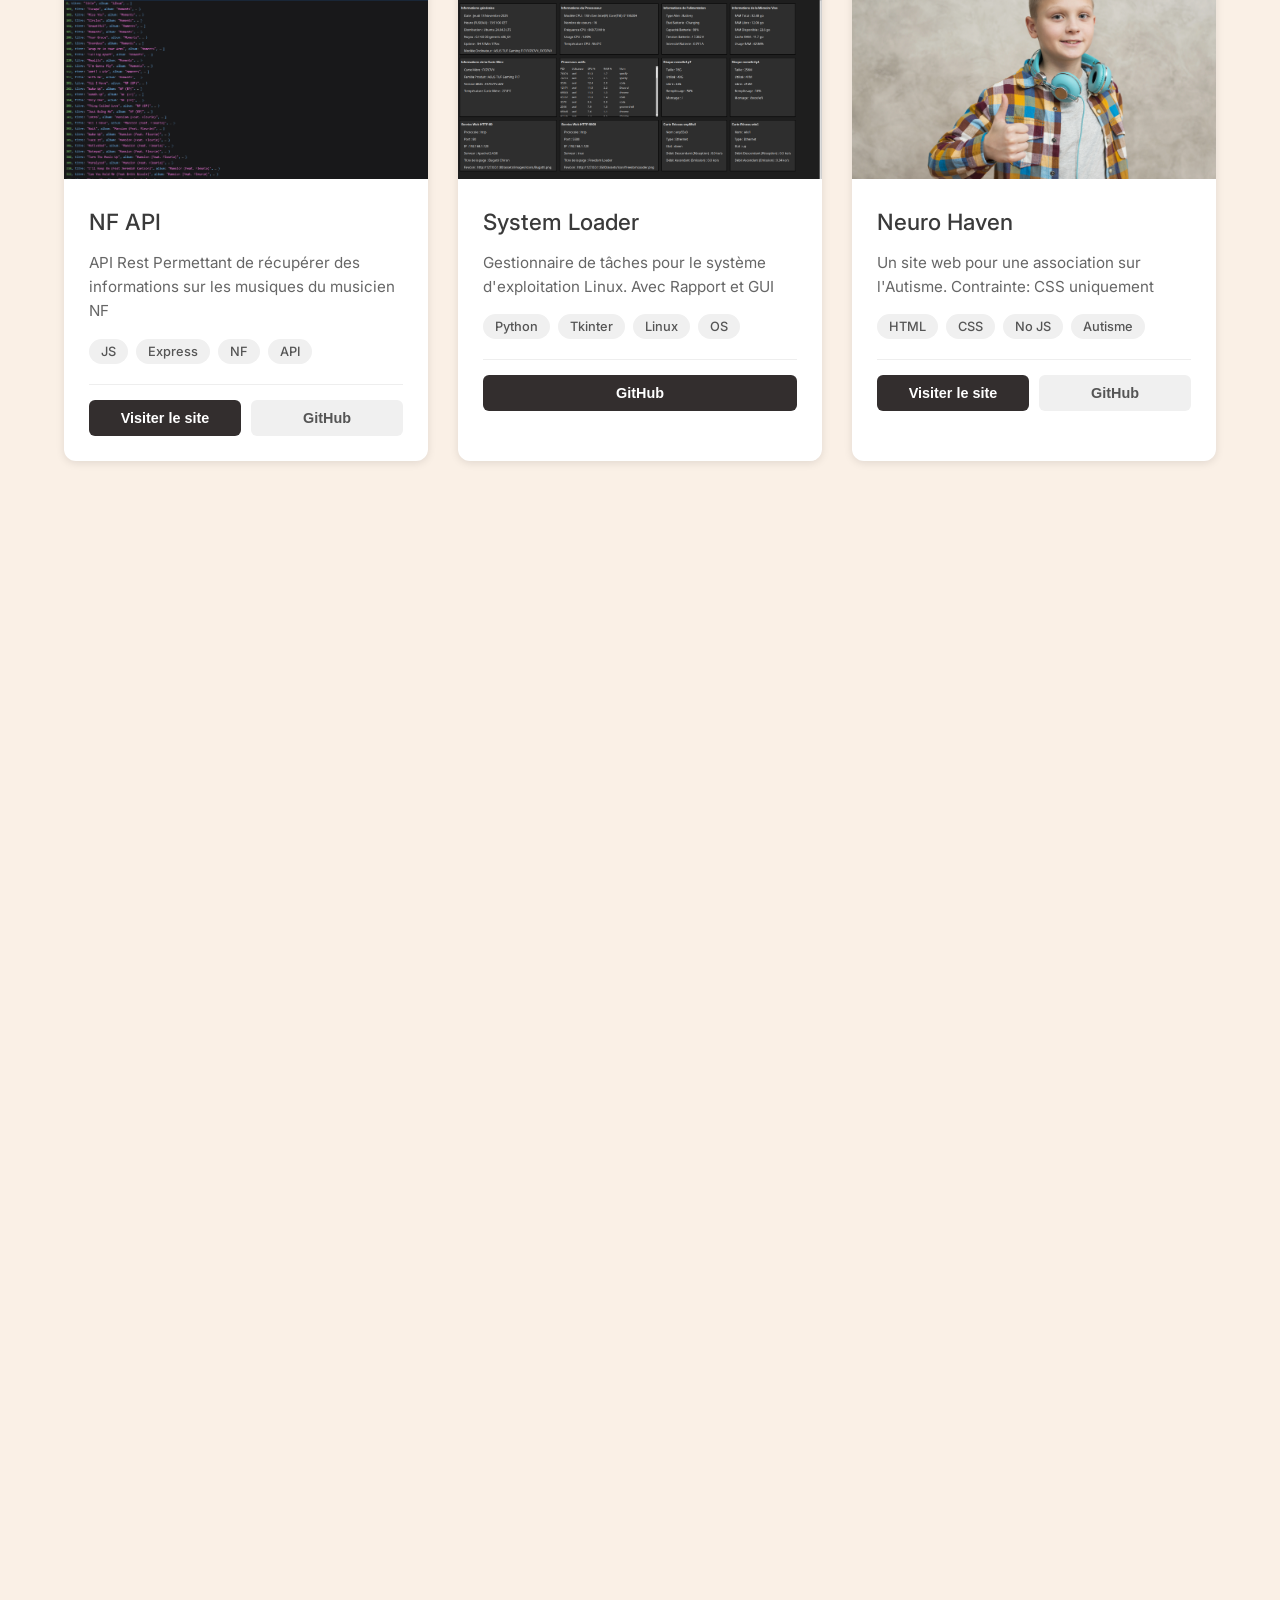
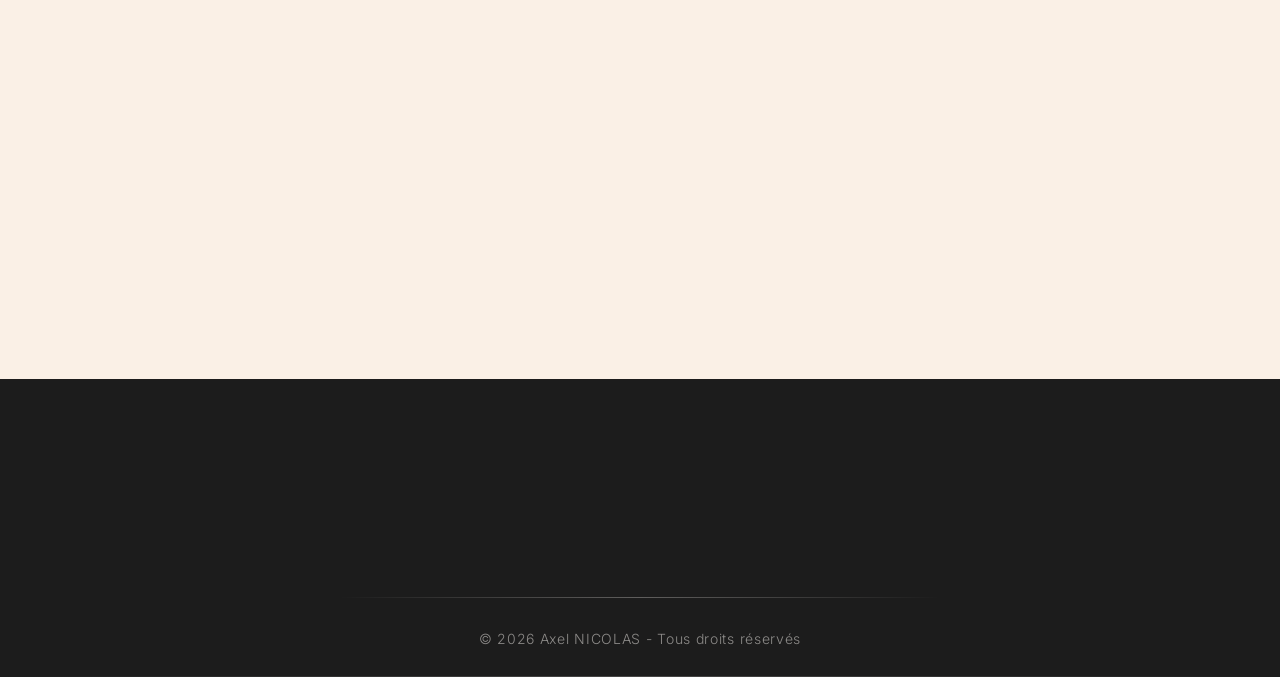
==== commit cdc06815: "add: angular framework" ====
--- a/index.html
+++ b/index.html
@@ -196,6 +196,10 @@
                     <div class="skill-section" data-aos="fade-up" data-aos-delay="100">
                         <h3 class="skill-heading">Frameworks & Librairies</h3>
                         <div class="skill-line">
+                            <div class="skill-item">
+                                <img src="assets/icon/framework/angular.png" alt="Angular">
+                                <span>Angular</span>
+                            </div>
                             <div class="skill-item">
                                 <img src="assets/icon/framework/react.png" alt="React">
                                 <span>React</span>
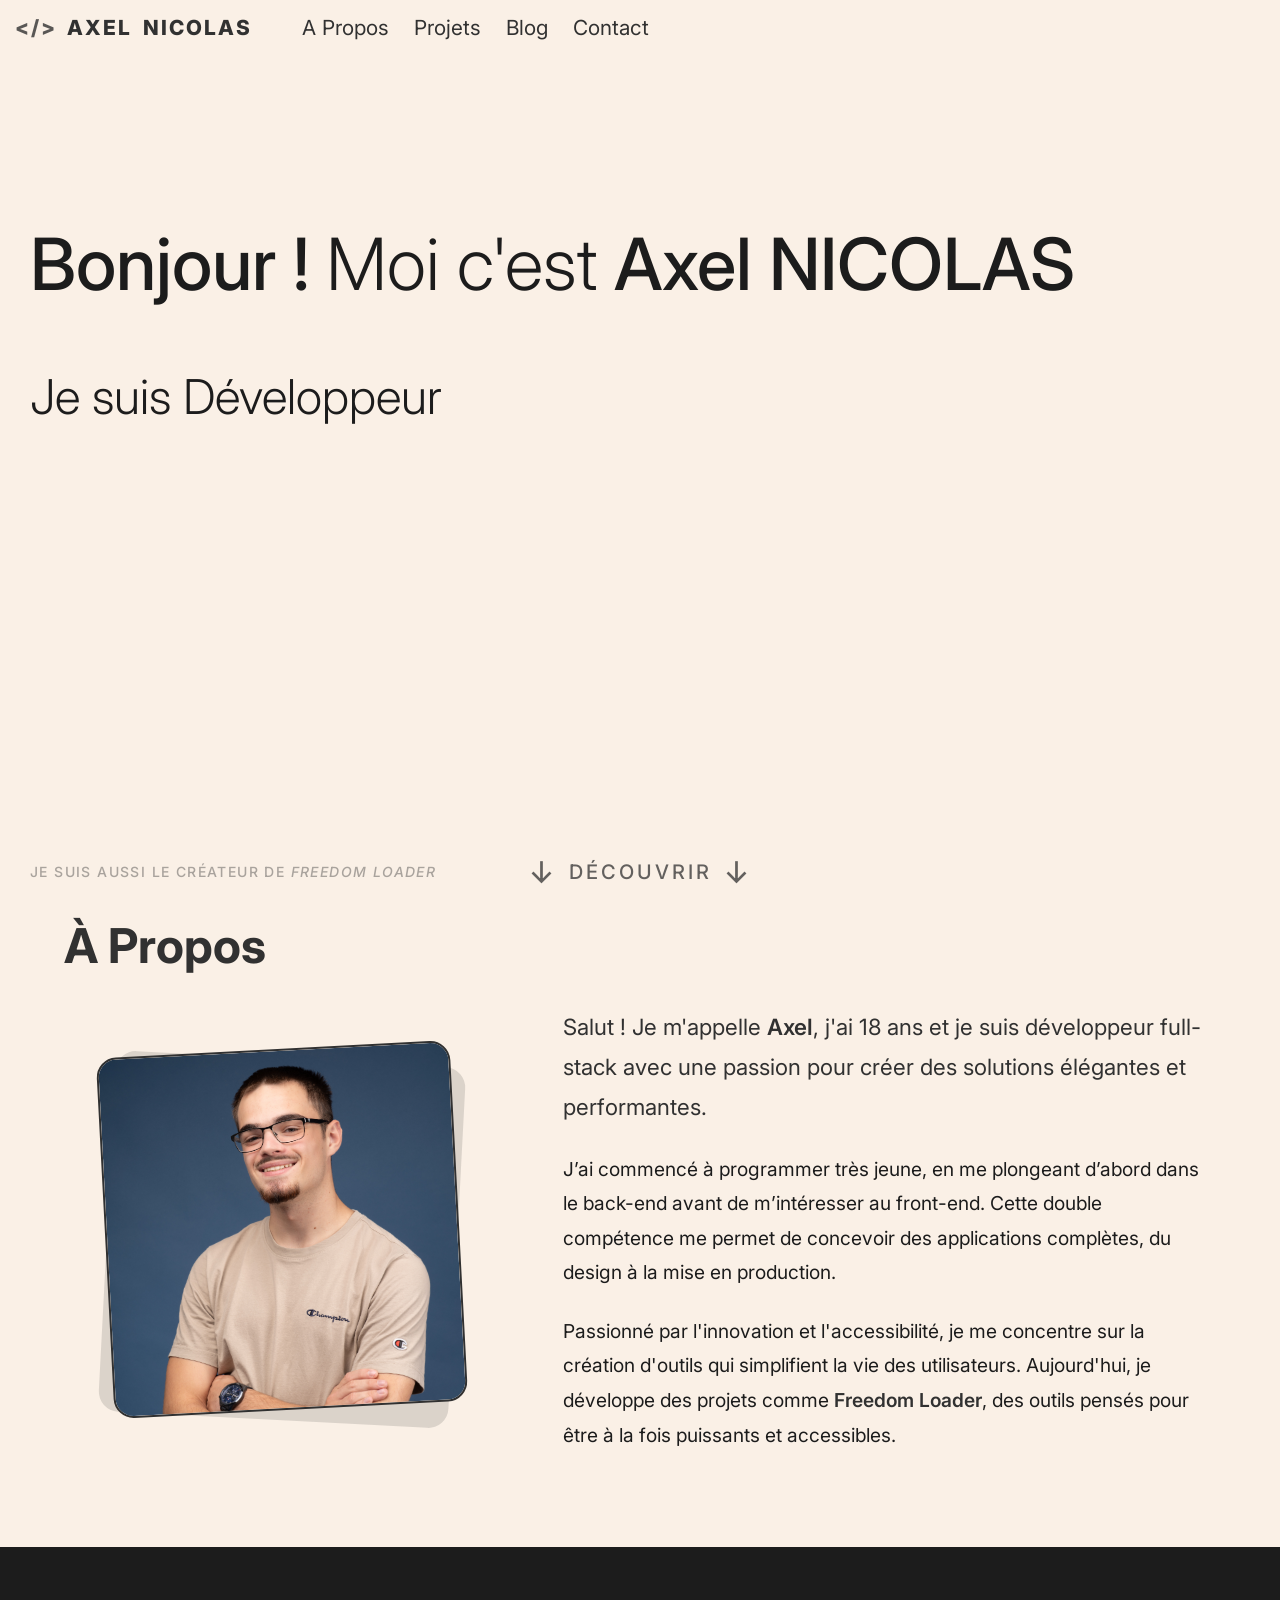
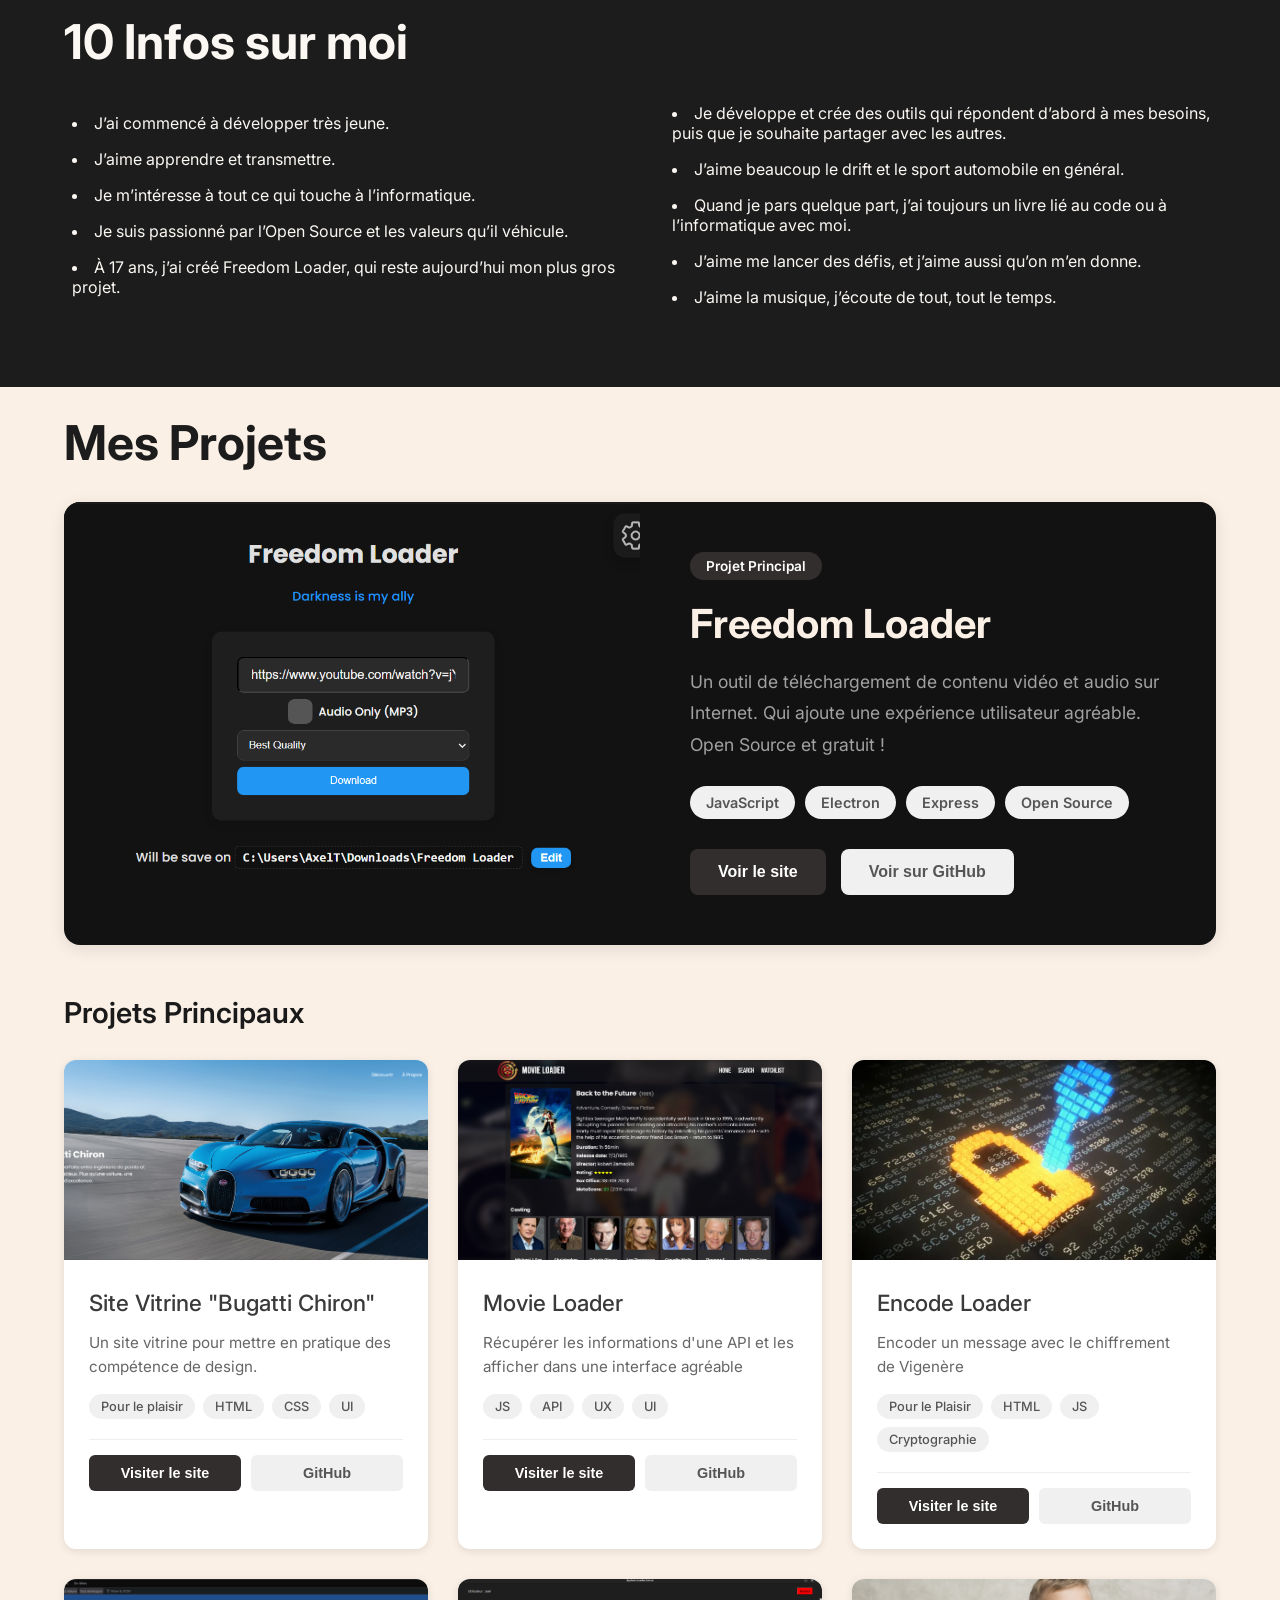
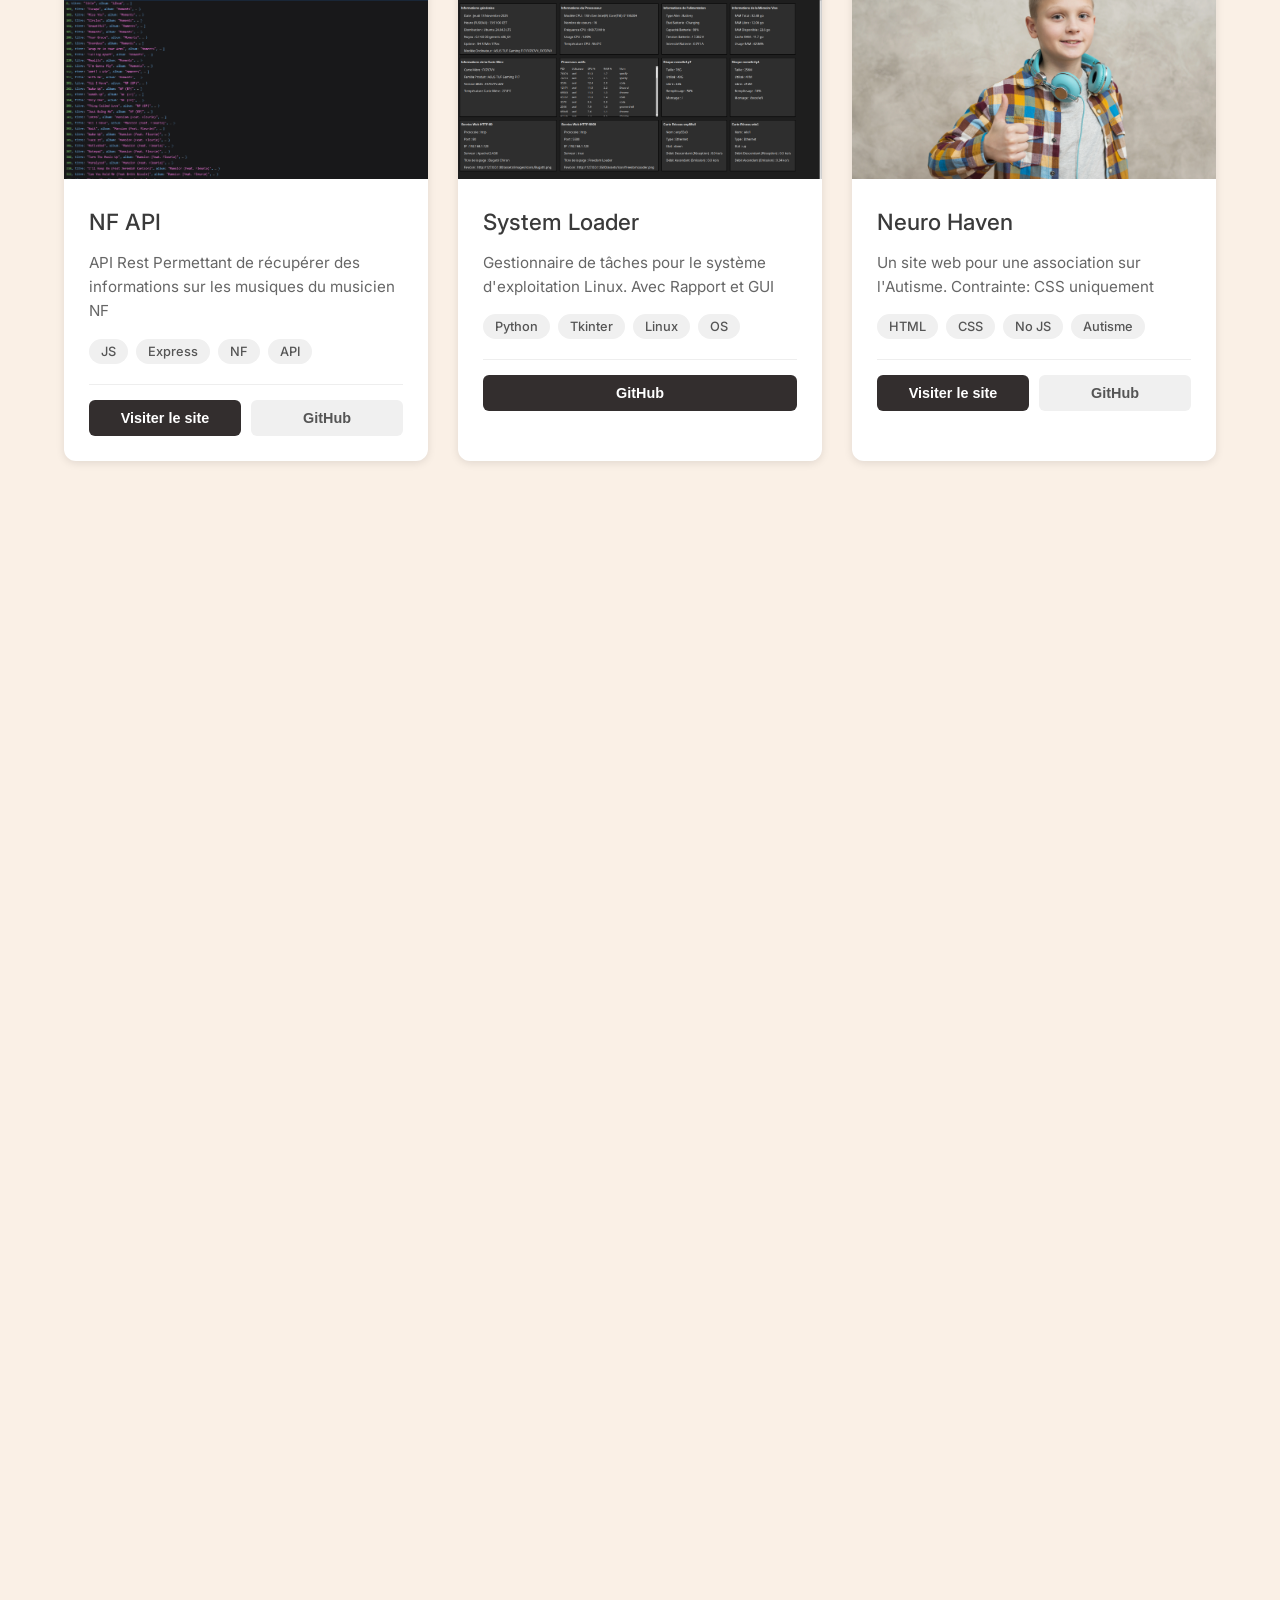
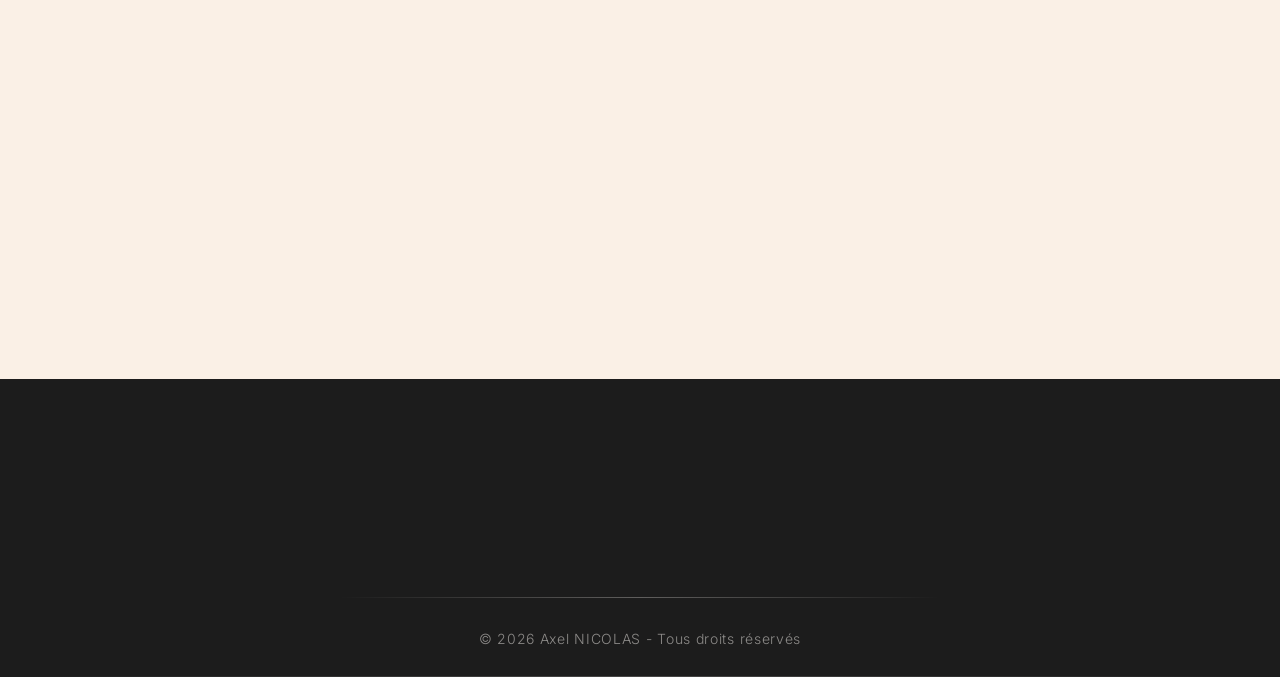
==== commit c3db38cc: "update: profile picture" ====
--- a/index.html
+++ b/index.html
@@ -92,7 +92,7 @@
                 
                 <div class="about-content">
                     <div class="about-image-wrapper" data-aos="fade-right">
-                        <img src="assets/images/profilePicture.png" alt="Axel NICOLAS" class="about-image">
+                        <img src="assets/images/photo.jpeg" alt="Axel NICOLAS" class="about-image">
                         <div class="image-decoration"></div>
                     </div>
                     
@@ -267,12 +267,16 @@
                         <h3 class="skill-heading">J'apprends, J'expérimente, Ou j'ai déjà essayé: </h3>
                         <div class="skill-line">
                             <div class="skill-item">
+                                <img src="https://skillicons.dev/icons?i=java" alt="Android Studio">
+                                <span>Java</span>
+                            </div>
+                            <div class="skill-item">
+                                <img src="assets/icon/learning/c++.png" alt="C++">
+                                <span>C++</span>
+                            </div>
+                            <div class="skill-item">
                                 <img src="assets/icon/learning/vue.png" alt="Vue.js">
                                 <span>Vue.js</span>
-                            </div>
-                            <div class="skill-item">
-                                <img src="assets/icon/learning/c++.png" alt="C++">
-                                <span>C++</span>
                             </div>
                              <div class="skill-item">
                                 <img src="https://skillicons.dev/icons?i=powershell" alt="powershell">
@@ -285,10 +289,6 @@
                             <div class="skill-item">
                                 <img src="https://hackr.io/tutorials/learn-assembly-language/logo/logo-assembly-language?ver=1762791712" alt="Assembly">
                                 <span>Assembly</span>
-                            </div>
-                            <div class="skill-item">
-                                <img src="https://cdn.jsdelivr.net/gh/devicons/devicon/icons/androidstudio/androidstudio-original.svg" alt="Android Studio">
-                                <span>Android</span>
                             </div>
                         </div>
                     </div>
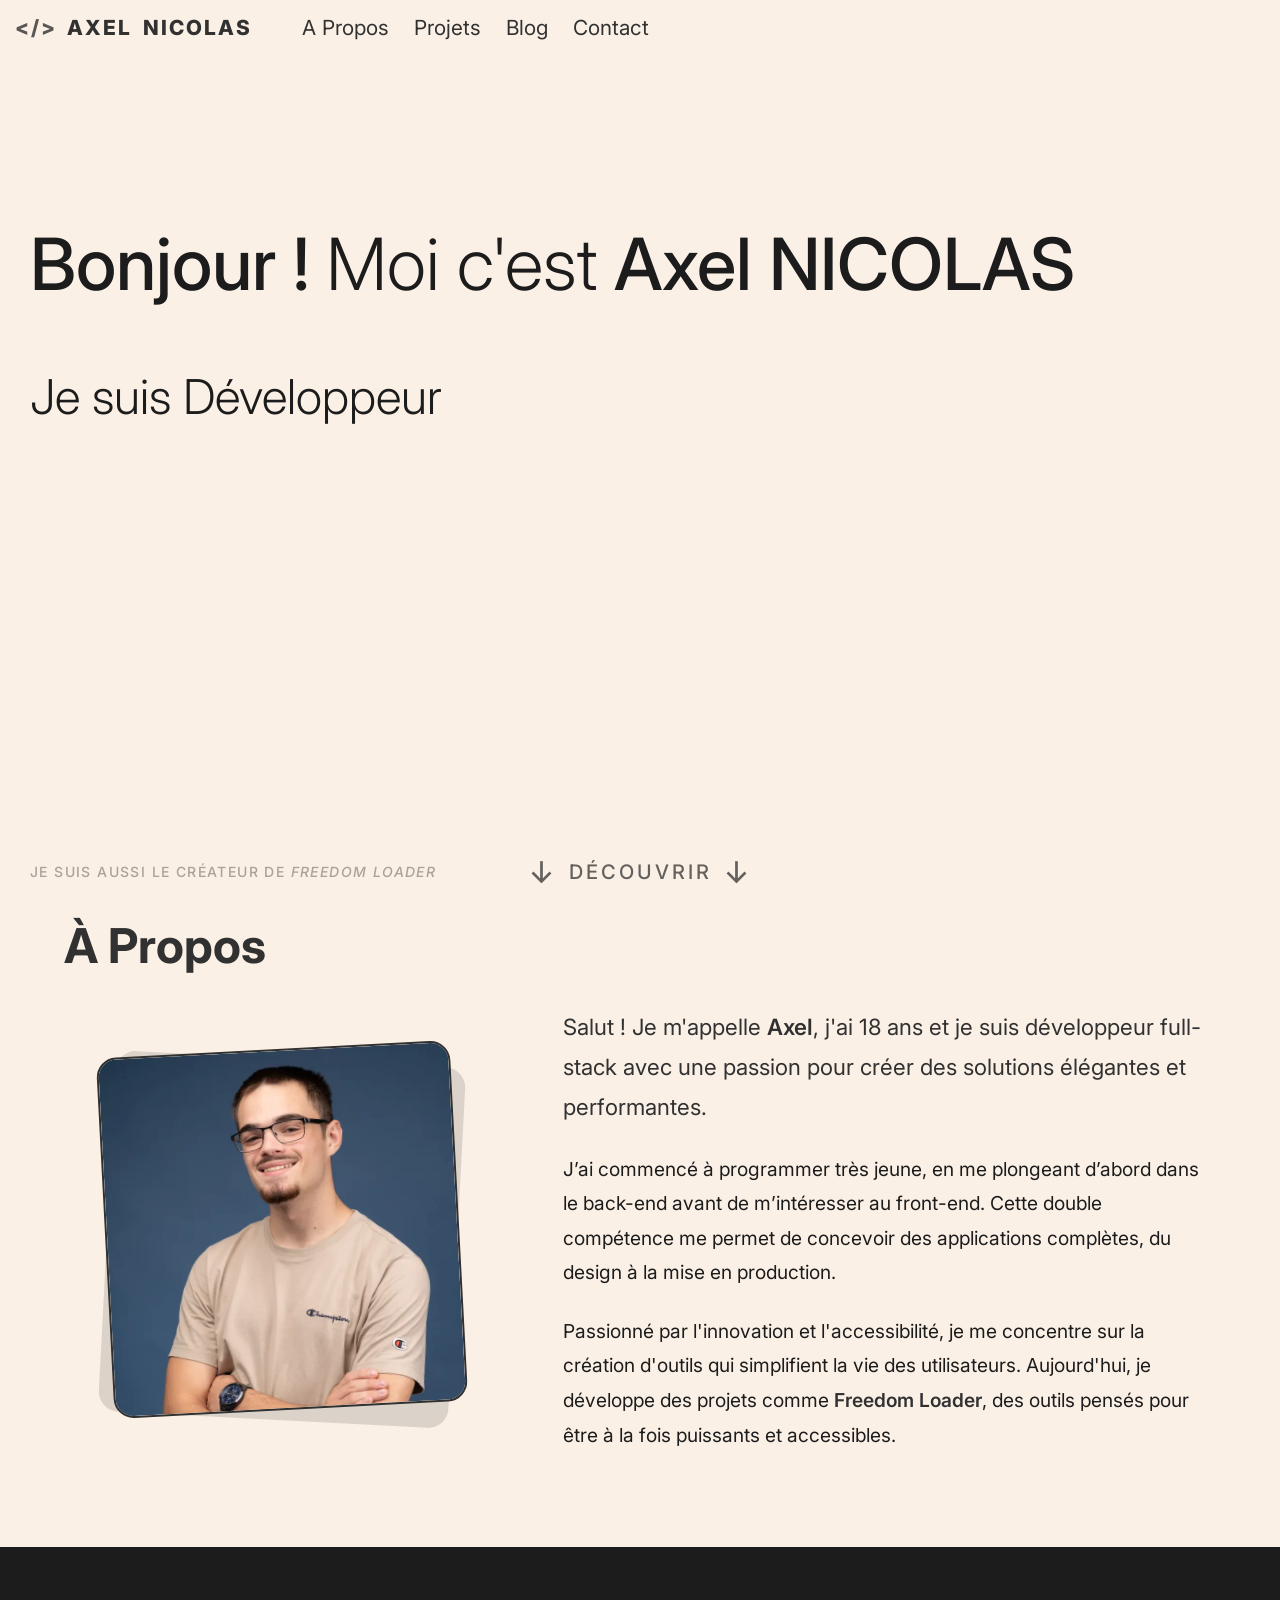
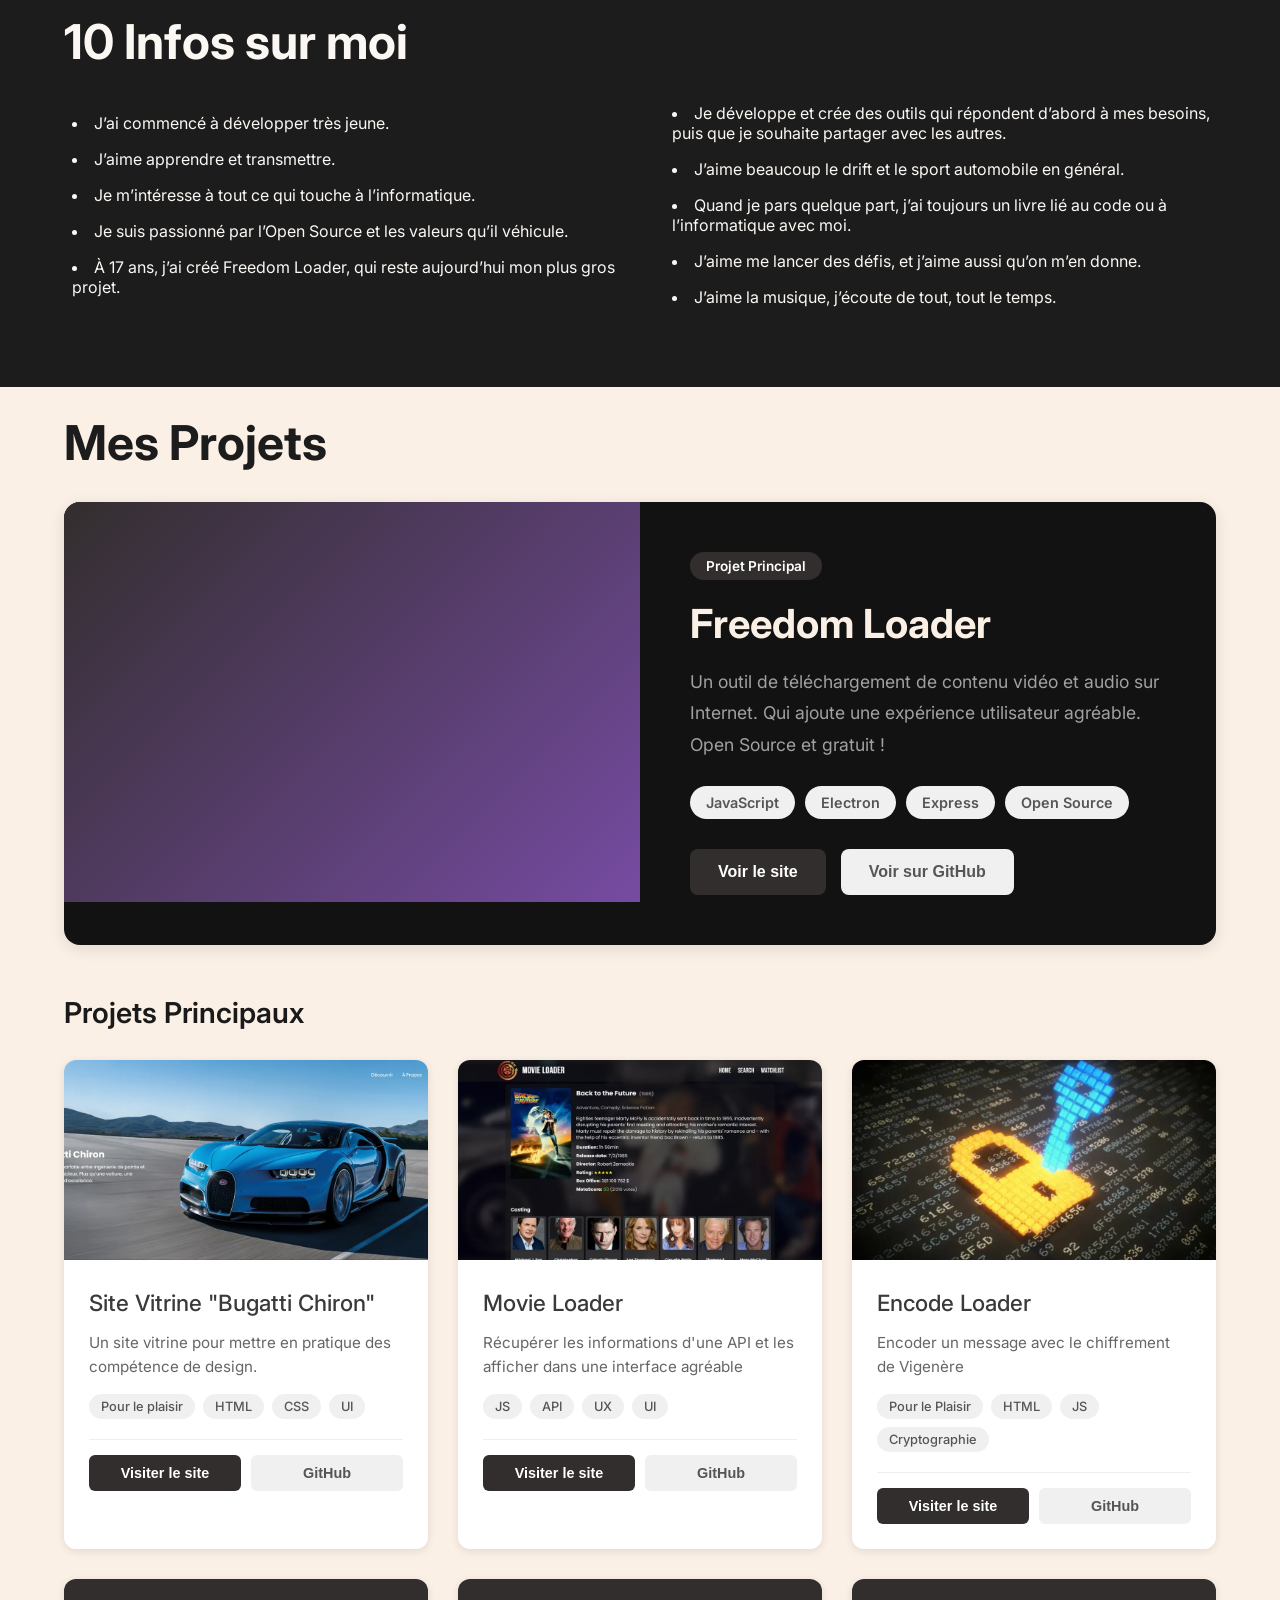
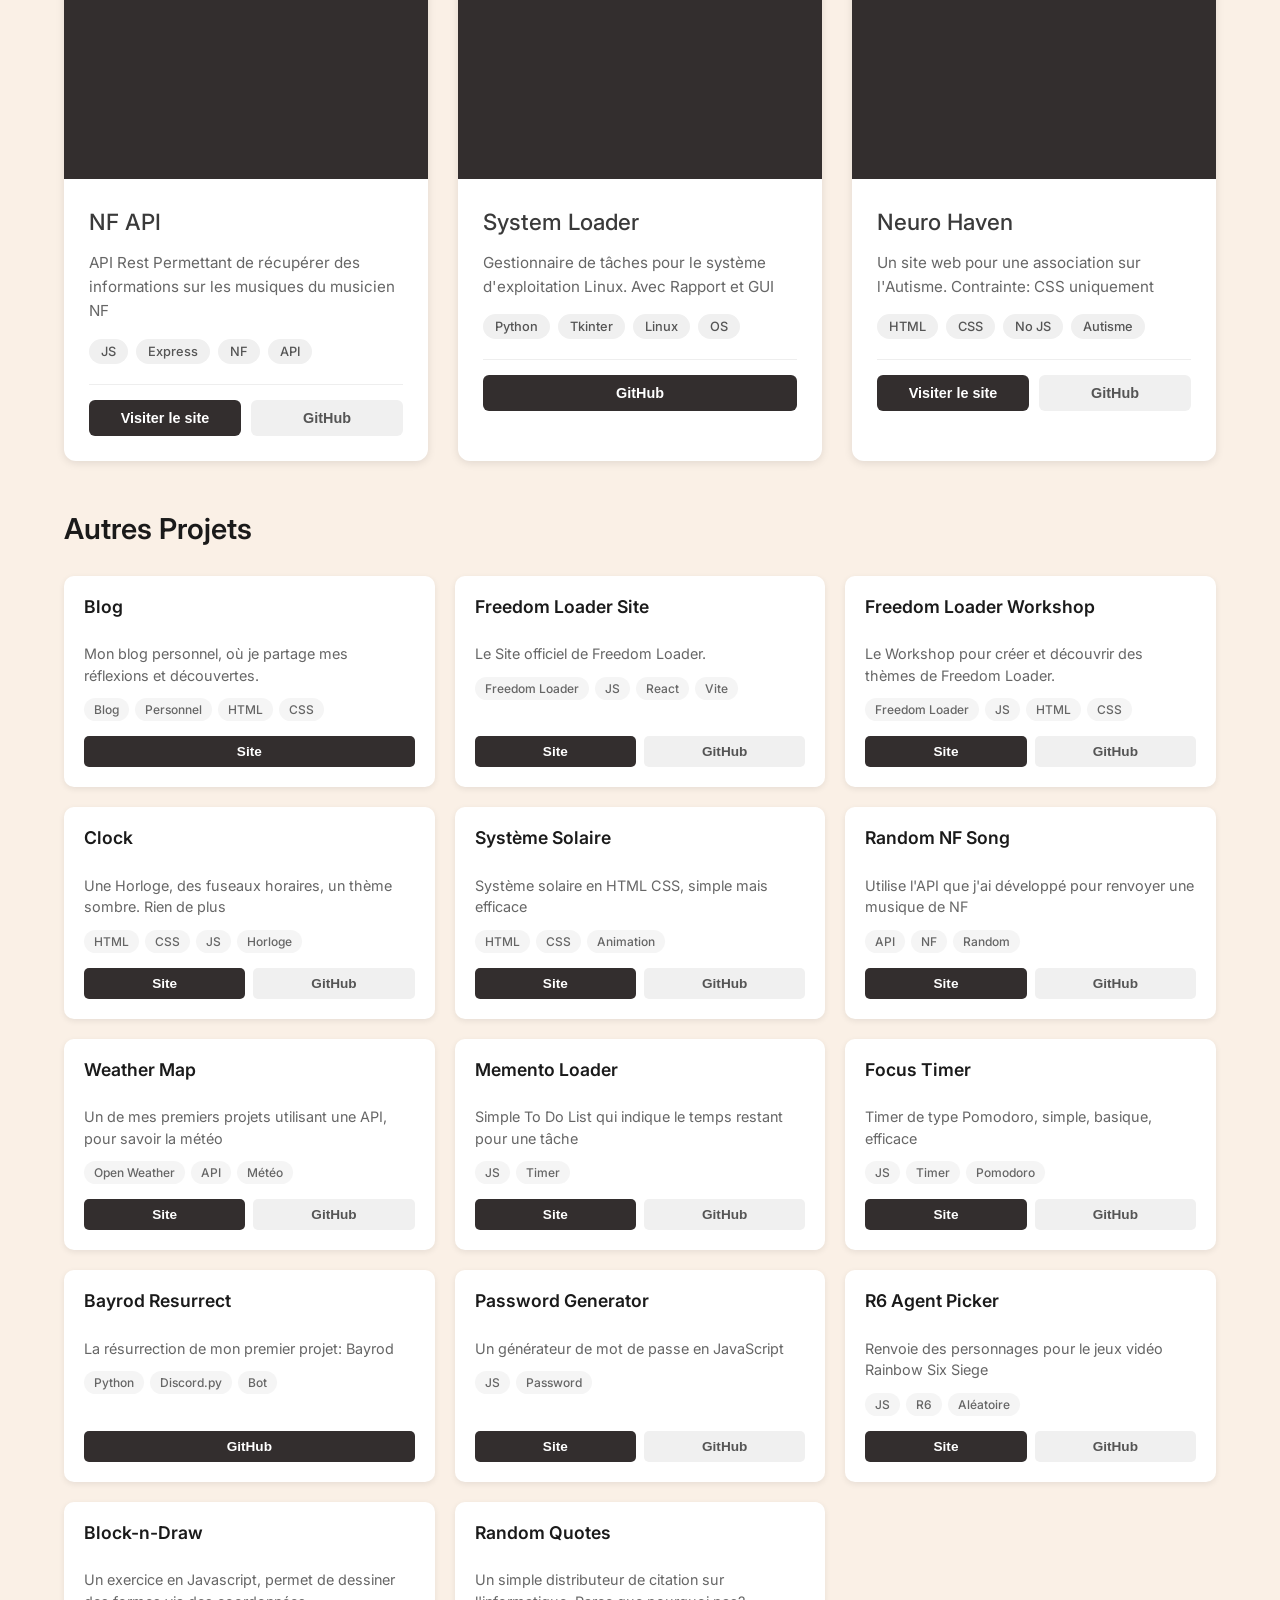
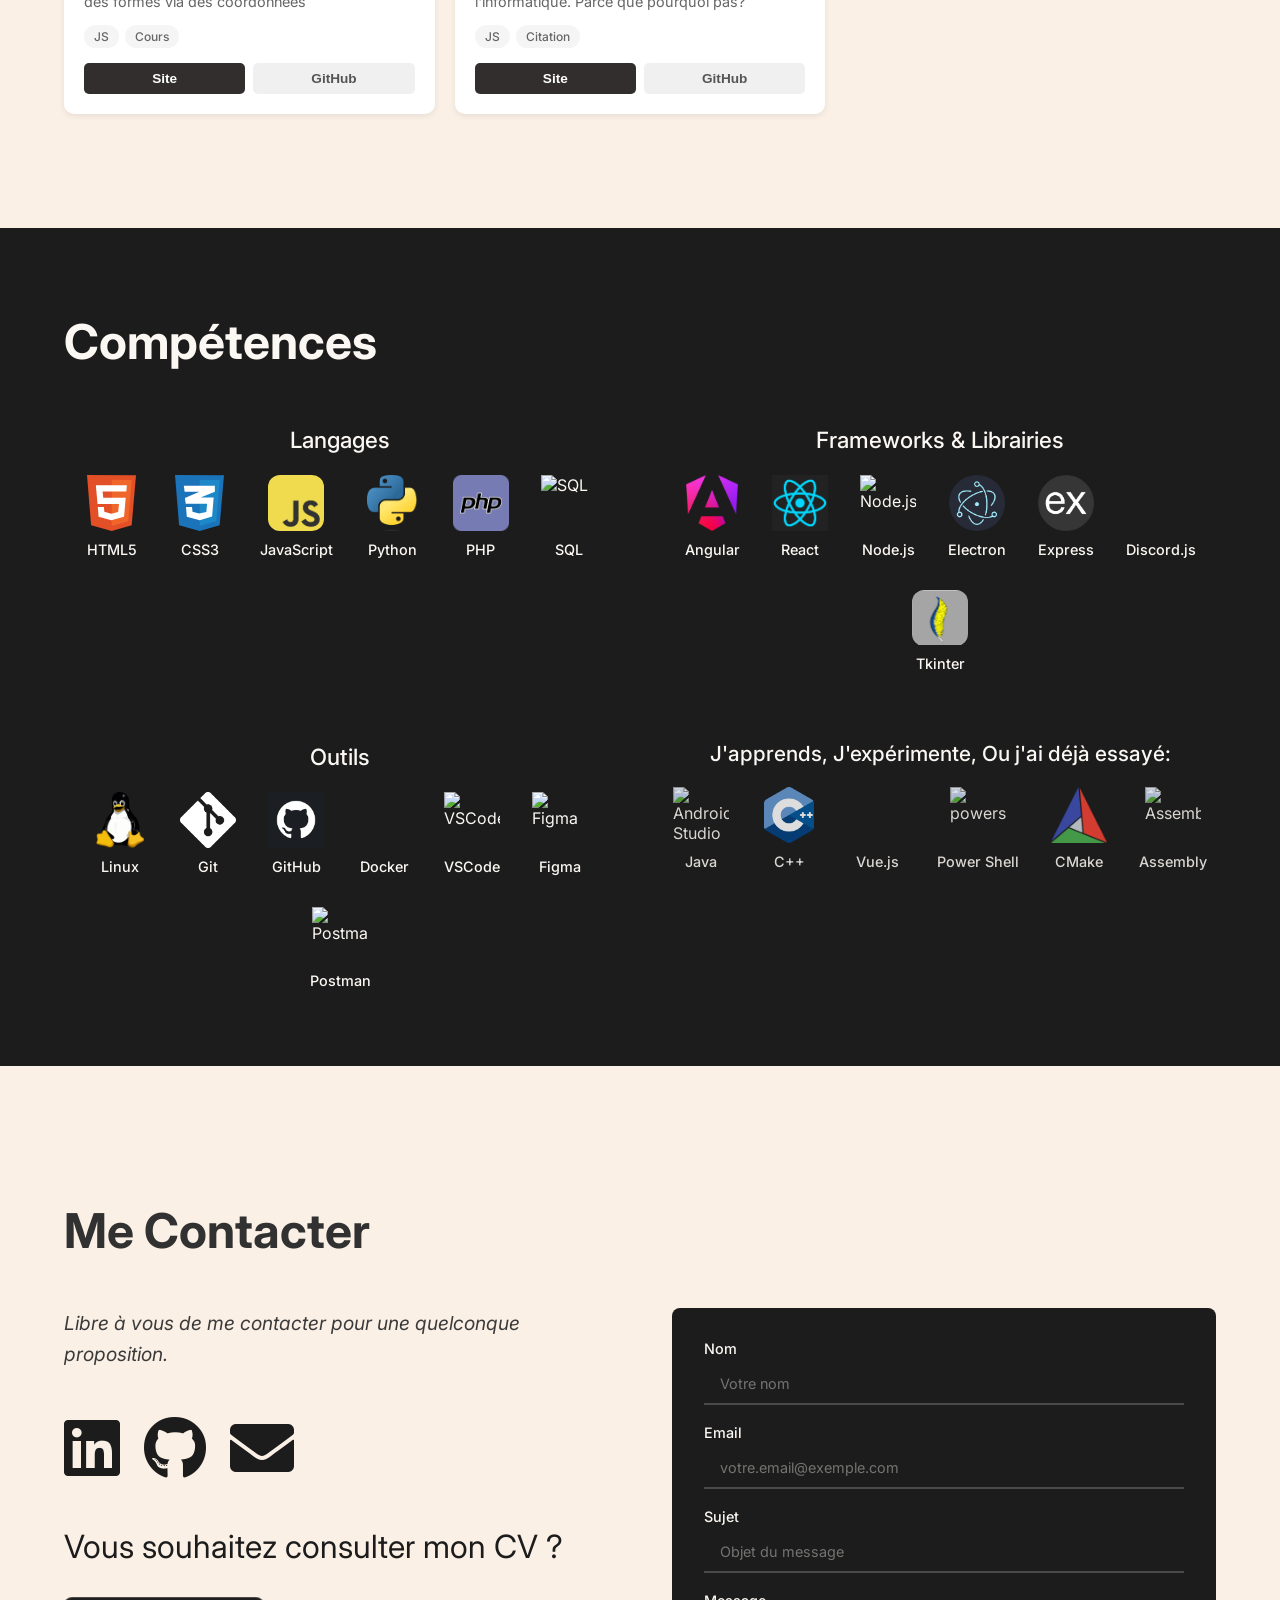
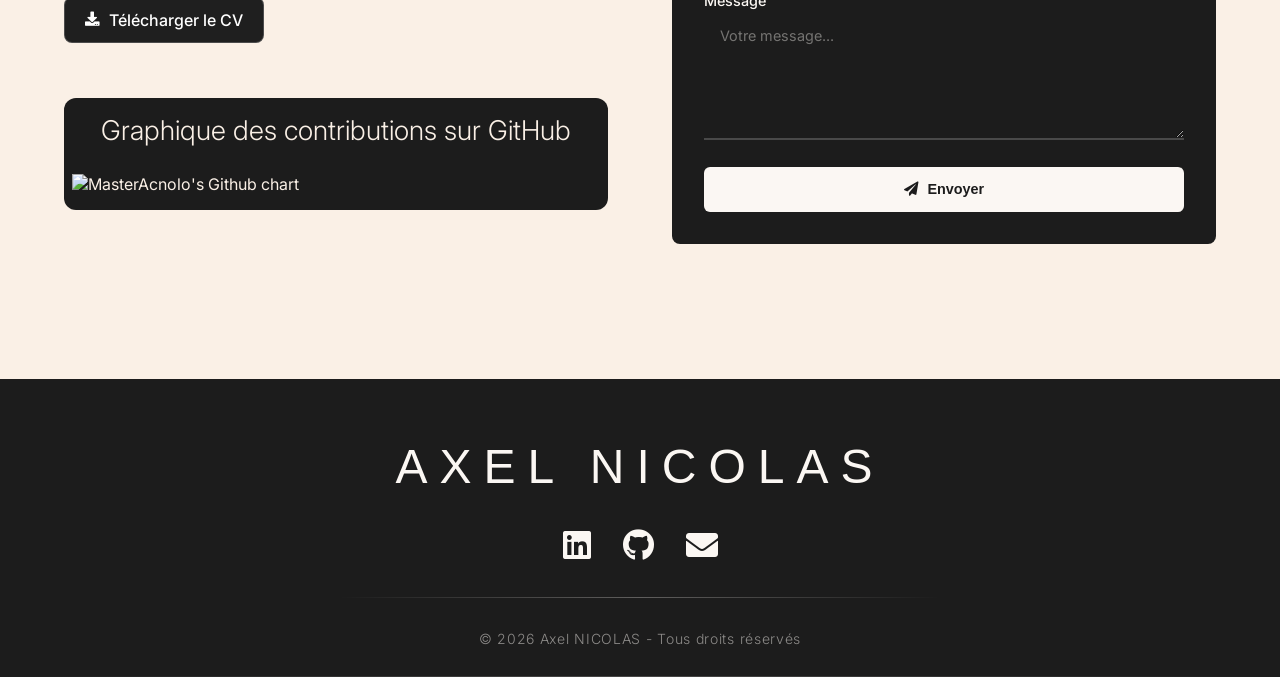
==== commit 74b533c9: "reduce bundle size and some optimization for the performance" ====
--- a/index.html
+++ b/index.html
@@ -29,9 +29,19 @@
     <!-- Styles -->
     <link rel="stylesheet" href="styles/styles.css">
 
-    <!-- CDN -->
-    <link rel="stylesheet" href="https://use.fontawesome.com/releases/v5.15.4/css/all.css">
-    <link rel="stylesheet" href="https://unpkg.com/aos@2.3.4/dist/aos.css">
+    <!-- Fonts and CDN styles are non-critical for the first paint. -->
+    <link rel="preconnect" href="https://fonts.googleapis.com">
+    <link rel="preconnect" href="https://fonts.gstatic.com" crossorigin>
+    <link rel="preconnect" href="https://use.fontawesome.com">
+    <link rel="preconnect" href="https://unpkg.com">
+    <link rel="preload" as="style" href="https://fonts.googleapis.com/css2?family=Inter:ital,opsz,wght@0,14..32,100..900;1,14..32,100..900&display=swap" onload="this.onload=null;this.rel='stylesheet'">
+    <link rel="preload" as="style" href="https://use.fontawesome.com/releases/v5.15.4/css/all.css" onload="this.onload=null;this.rel='stylesheet'">
+    <link rel="preload" as="style" href="https://unpkg.com/aos@2.3.4/dist/aos.css" onload="this.onload=null;this.rel='stylesheet'">
+    <noscript>
+        <link rel="stylesheet" href="https://fonts.googleapis.com/css2?family=Inter:ital,opsz,wght@0,14..32,100..900;1,14..32,100..900&display=swap">
+        <link rel="stylesheet" href="https://use.fontawesome.com/releases/v5.15.4/css/all.css">
+        <link rel="stylesheet" href="https://unpkg.com/aos@2.3.4/dist/aos.css">
+    </noscript>
 
     <!-- Favicon -->
     <link rel="icon" href="https://masteracnolo.github.io/No-Sense/assets/icons/code-white.svg">
@@ -92,7 +102,7 @@
                 
                 <div class="about-content">
                     <div class="about-image-wrapper" data-aos="fade-right">
-                        <img src="assets/images/photo.jpeg" alt="Axel NICOLAS" class="about-image">
+                        <img src="assets/images/photo.webp" alt="Axel NICOLAS" class="about-image" width="700" height="714" loading="lazy" decoding="async">
                         <div class="image-decoration"></div>
                     </div>
                     
@@ -166,27 +176,27 @@
                         <h3 class="skill-heading">Langages</h3>
                         <div class="skill-line">
                             <div class="skill-item">
-                                <img src="assets/icon/languages/html.svg" alt="HTML5">
+                                <img src="assets/icon/languages/html.svg" alt="HTML5" loading="lazy" decoding="async">
                                 <span>HTML5</span>
                             </div>
                             <div class="skill-item">
-                                <img src="assets/icon/languages/css.svg" alt="CSS3">
+                                <img src="assets/icon/languages/css.svg" alt="CSS3" loading="lazy" decoding="async">
                                 <span>CSS3</span>
                             </div>
                             <div class="skill-item">
-                                <img src="assets/icon/languages/JS.png" alt="JavaScript" style="border-radius: 12px;">
+                                <img src="assets/icon/languages/JS.png" alt="JavaScript" loading="lazy" decoding="async" style="border-radius: 12px;">
                                 <span>JavaScript</span>
                             </div>
                             <div class="skill-item">
-                                <img src="assets/icon/languages/python.png" alt="Python">
+                                <img src="assets/icon/languages/python.png" alt="Python" loading="lazy" decoding="async">
                                 <span>Python</span>
                             </div>
                             <div class="skill-item">
-                                <img src="assets/icon/learning/php.webp" alt="PHP">
+                                <img src="assets/icon/learning/php.webp" alt="PHP" loading="lazy" decoding="async">
                                 <span>PHP</span>
                             </div>
                             <div class="skill-item">
-                                <img src="https://skillicons.dev/icons?i=mysql" alt="SQL">
+                                <img src="https://skillicons.dev/icons?i=mysql" alt="SQL" loading="lazy" decoding="async">
                                 <span>SQL</span>
                             </div>
                         </div>
@@ -197,31 +207,31 @@
                         <h3 class="skill-heading">Frameworks & Librairies</h3>
                         <div class="skill-line">
                             <div class="skill-item">
-                                <img src="assets/icon/framework/angular.png" alt="Angular">
+                                <img src="assets/icon/framework/angular.png" alt="Angular" loading="lazy" decoding="async">
                                 <span>Angular</span>
                             </div>
                             <div class="skill-item">
-                                <img src="assets/icon/framework/react.png" alt="React">
+                                <img src="assets/icon/framework/react.png" alt="React" loading="lazy" decoding="async">
                                 <span>React</span>
                             </div>
                             <div class="skill-item">
-                                <img src="https://skillicons.dev/icons?i=nodejs" alt="Node.js">
+                                <img src="https://skillicons.dev/icons?i=nodejs" alt="Node.js" loading="lazy" decoding="async">
                                 <span>Node.js</span>
                             </div>
                             <div class="skill-item">
-                                <img src="assets/icon/framework/electron.png" alt="Electron">
+                                <img src="assets/icon/framework/electron.png" alt="Electron" loading="lazy" decoding="async">
                                 <span>Electron</span>
                             </div>
                             <div class="skill-item">
-                                <img src="assets/icon/framework/express.webp" alt="Express">
+                                <img src="assets/icon/framework/express.webp" alt="Express" loading="lazy" decoding="async">
                                 <span>Express</span>
                             </div>
                             <div class="skill-item">
-                                <img src="assets/icon/framework/discordJS.png" alt="Discord.js">
+                                <img src="assets/icon/framework/discordJS.png" alt="Discord.js" loading="lazy" decoding="async">
                                 <span>Discord.js</span>
                             </div>
                             <div class="skill-item">
-                                <img src="assets/icon/framework/tkinter.png" alt="Tkinter" style="border-radius: 12px;">
+                                <img src="assets/icon/framework/tkinter.png" alt="Tkinter" loading="lazy" decoding="async" style="border-radius: 12px;">
                                 <span>Tkinter</span>
                             </div>
                         </div>
@@ -232,31 +242,31 @@
                         <h3 class="skill-heading">Outils</h3>
                         <div class="skill-line">
                             <div class="skill-item">
-                                <img src="assets/icon/tools/linux.webp" alt="Linux">
+                                <img src="assets/icon/tools/linux.webp" alt="Linux" loading="lazy" decoding="async">
                                 <span>Linux</span>
                             </div>
                             <div class="skill-item">
-                                <img src="assets/icon/tools/git.png" alt="Git">
+                                <img src="assets/icon/tools/git.png" alt="Git" loading="lazy" decoding="async">
                                 <span>Git</span>
                             </div>
                             <div class="skill-item">
-                                <img src="assets/icon/tools/github.webp" alt="GitHub">
+                                <img src="assets/icon/tools/github.webp" alt="GitHub" loading="lazy" decoding="async">
                                 <span>GitHub</span>
                             </div>
                             <div class="skill-item">
-                                <img src="assets/icon/tools/docker.png" alt="Docker">
+                                <img src="assets/icon/tools/docker.png" alt="Docker" loading="lazy" decoding="async">
                                 <span>Docker</span>
                             </div>
                             <div class="skill-item">
-                                <img src="https://skillicons.dev/icons?i=vscode" alt="VSCode">
+                                <img src="https://skillicons.dev/icons?i=vscode" alt="VSCode" loading="lazy" decoding="async">
                                 <span>VSCode</span>
                             </div>
                             <div class="skill-item">
-                                <img src="https://skillicons.dev/icons?i=figma" alt="Figma">
+                                <img src="https://skillicons.dev/icons?i=figma" alt="Figma" loading="lazy" decoding="async">
                                 <span>Figma</span>
                             </div>
                             <div class="skill-item">
-                                <img src="https://skillicons.dev/icons?i=postman" alt="Postman">
+                                <img src="https://skillicons.dev/icons?i=postman" alt="Postman" loading="lazy" decoding="async">
                                 <span>Postman</span>
                             </div>
                         </div>
@@ -267,27 +277,27 @@
                         <h3 class="skill-heading">J'apprends, J'expérimente, Ou j'ai déjà essayé: </h3>
                         <div class="skill-line">
                             <div class="skill-item">
-                                <img src="https://skillicons.dev/icons?i=java" alt="Android Studio">
+                                <img src="https://skillicons.dev/icons?i=java" alt="Android Studio" loading="lazy" decoding="async">
                                 <span>Java</span>
                             </div>
                             <div class="skill-item">
-                                <img src="assets/icon/learning/c++.png" alt="C++">
+                                <img src="assets/icon/learning/c++.png" alt="C++" loading="lazy" decoding="async">
                                 <span>C++</span>
                             </div>
                             <div class="skill-item">
-                                <img src="assets/icon/learning/vue.png" alt="Vue.js">
+                                <img src="assets/icon/learning/vue.png" alt="Vue.js" loading="lazy" decoding="async">
                                 <span>Vue.js</span>
                             </div>
                              <div class="skill-item">
-                                <img src="https://skillicons.dev/icons?i=powershell" alt="powershell">
+                                <img src="https://skillicons.dev/icons?i=powershell" alt="powershell" loading="lazy" decoding="async">
                                 <span>Power Shell</span>
                             </div>
                             <div class="skill-item">
-                                <img src="assets/icon/learning/cmake.webp" alt="CMake">
+                                <img src="assets/icon/learning/cmake.webp" alt="CMake" loading="lazy" decoding="async">
                                 <span>CMake</span>
                             </div>
                             <div class="skill-item">
-                                <img src="https://hackr.io/tutorials/learn-assembly-language/logo/logo-assembly-language?ver=1762791712" alt="Assembly">
+                                <img src="https://hackr.io/tutorials/learn-assembly-language/logo/logo-assembly-language?ver=1762791712" alt="Assembly" loading="lazy" decoding="async">
                                 <span>Assembly</span>
                             </div>
                         </div>
@@ -327,7 +337,7 @@
 
                         <div class="bonus">
                                 <h3> Graphique des contributions sur <a href="https://github.com/MasterAcnolo" class="link" style="color: var(--default-background-color);">GitHub</a></h3>
-                                <img src="https://ghchart.rshah.org/MasterAcnolo" alt="MasterAcnolo's Github chart" id="contribution" /> <!-- GITHUB Graph-->
+                                <img src="https://ghchart.rshah.org/MasterAcnolo" alt="MasterAcnolo's Github chart" id="contribution" loading="lazy" decoding="async" /> <!-- GITHUB Graph-->
                         </div>
                     </div>
 
--- a/styles/styles.css
+++ b/styles/styles.css
@@ -1,5 +1,3 @@
-@import url('https://fonts.googleapis.com/css2?family=Inter:ital,opsz,wght@0,14..32,100..900;1,14..32,100..900&display=swap');
-
 /* Variables */
 @import url(variables.css);
 
